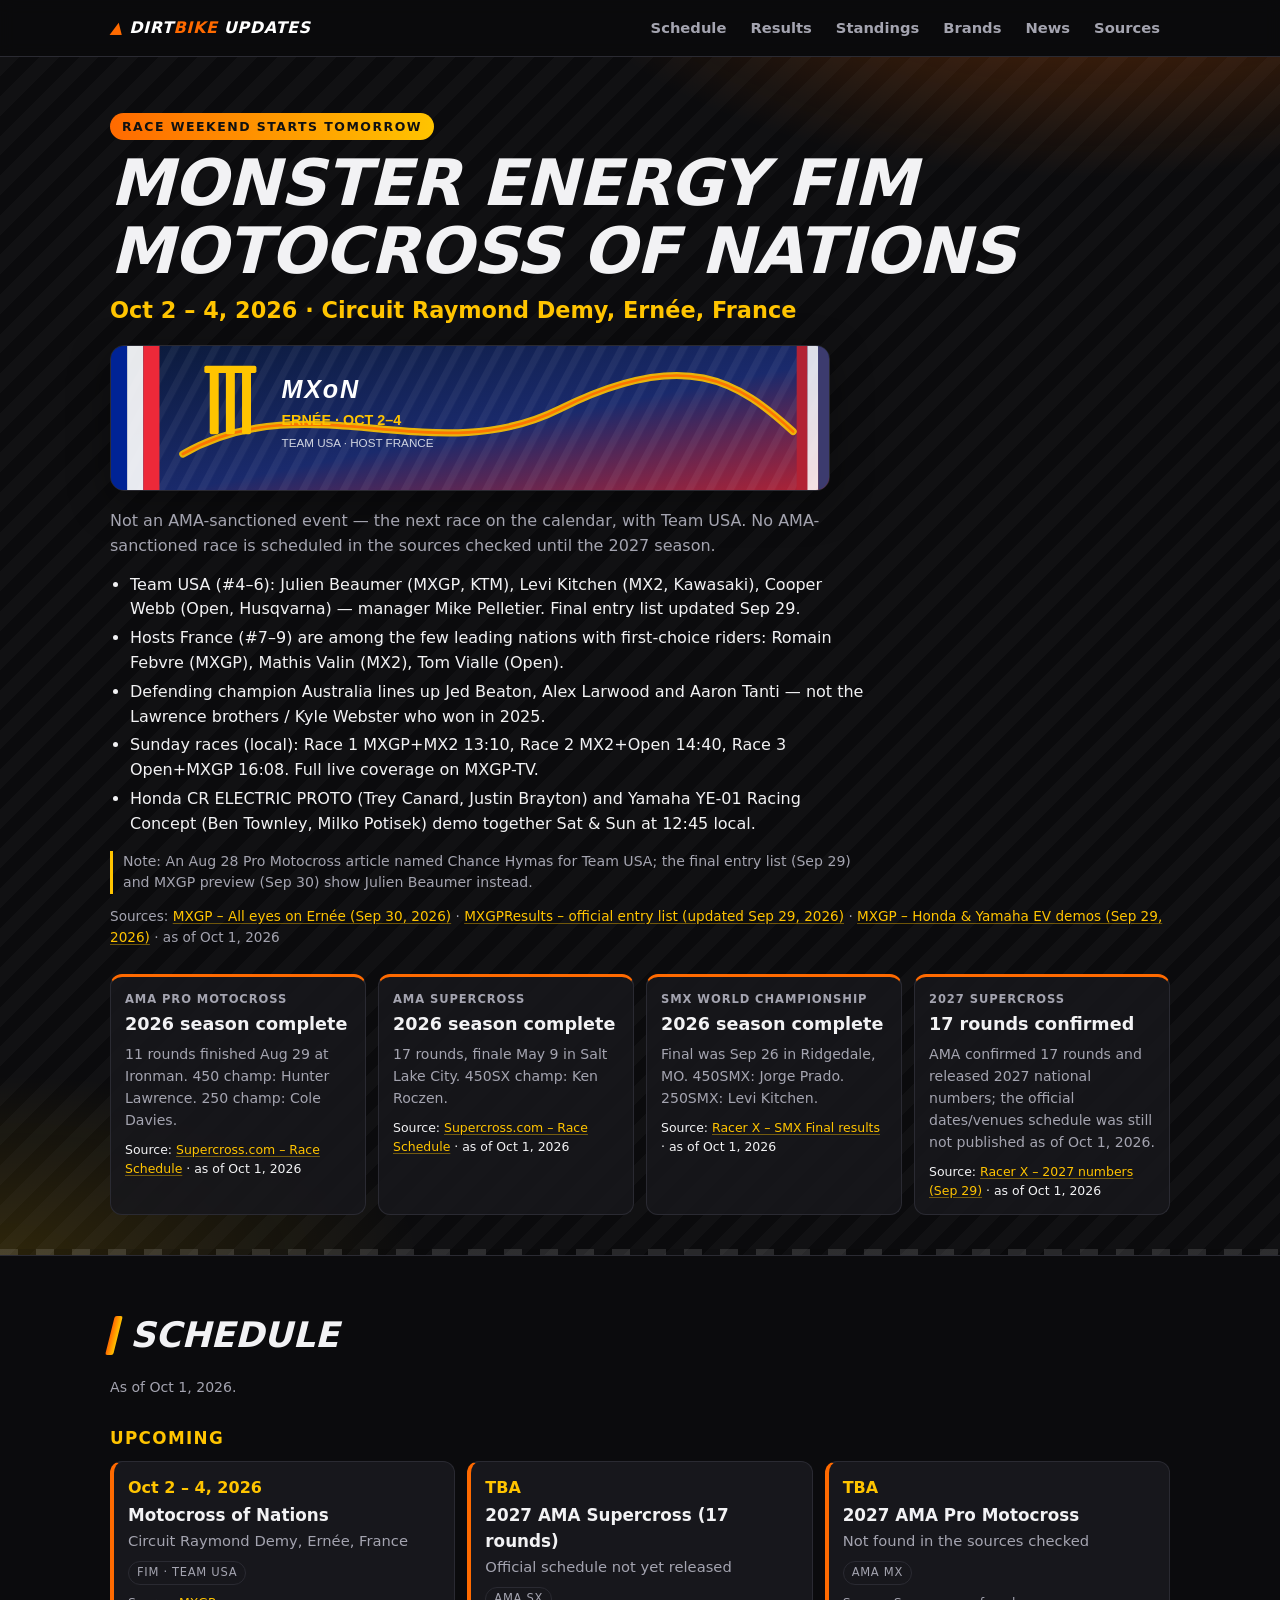
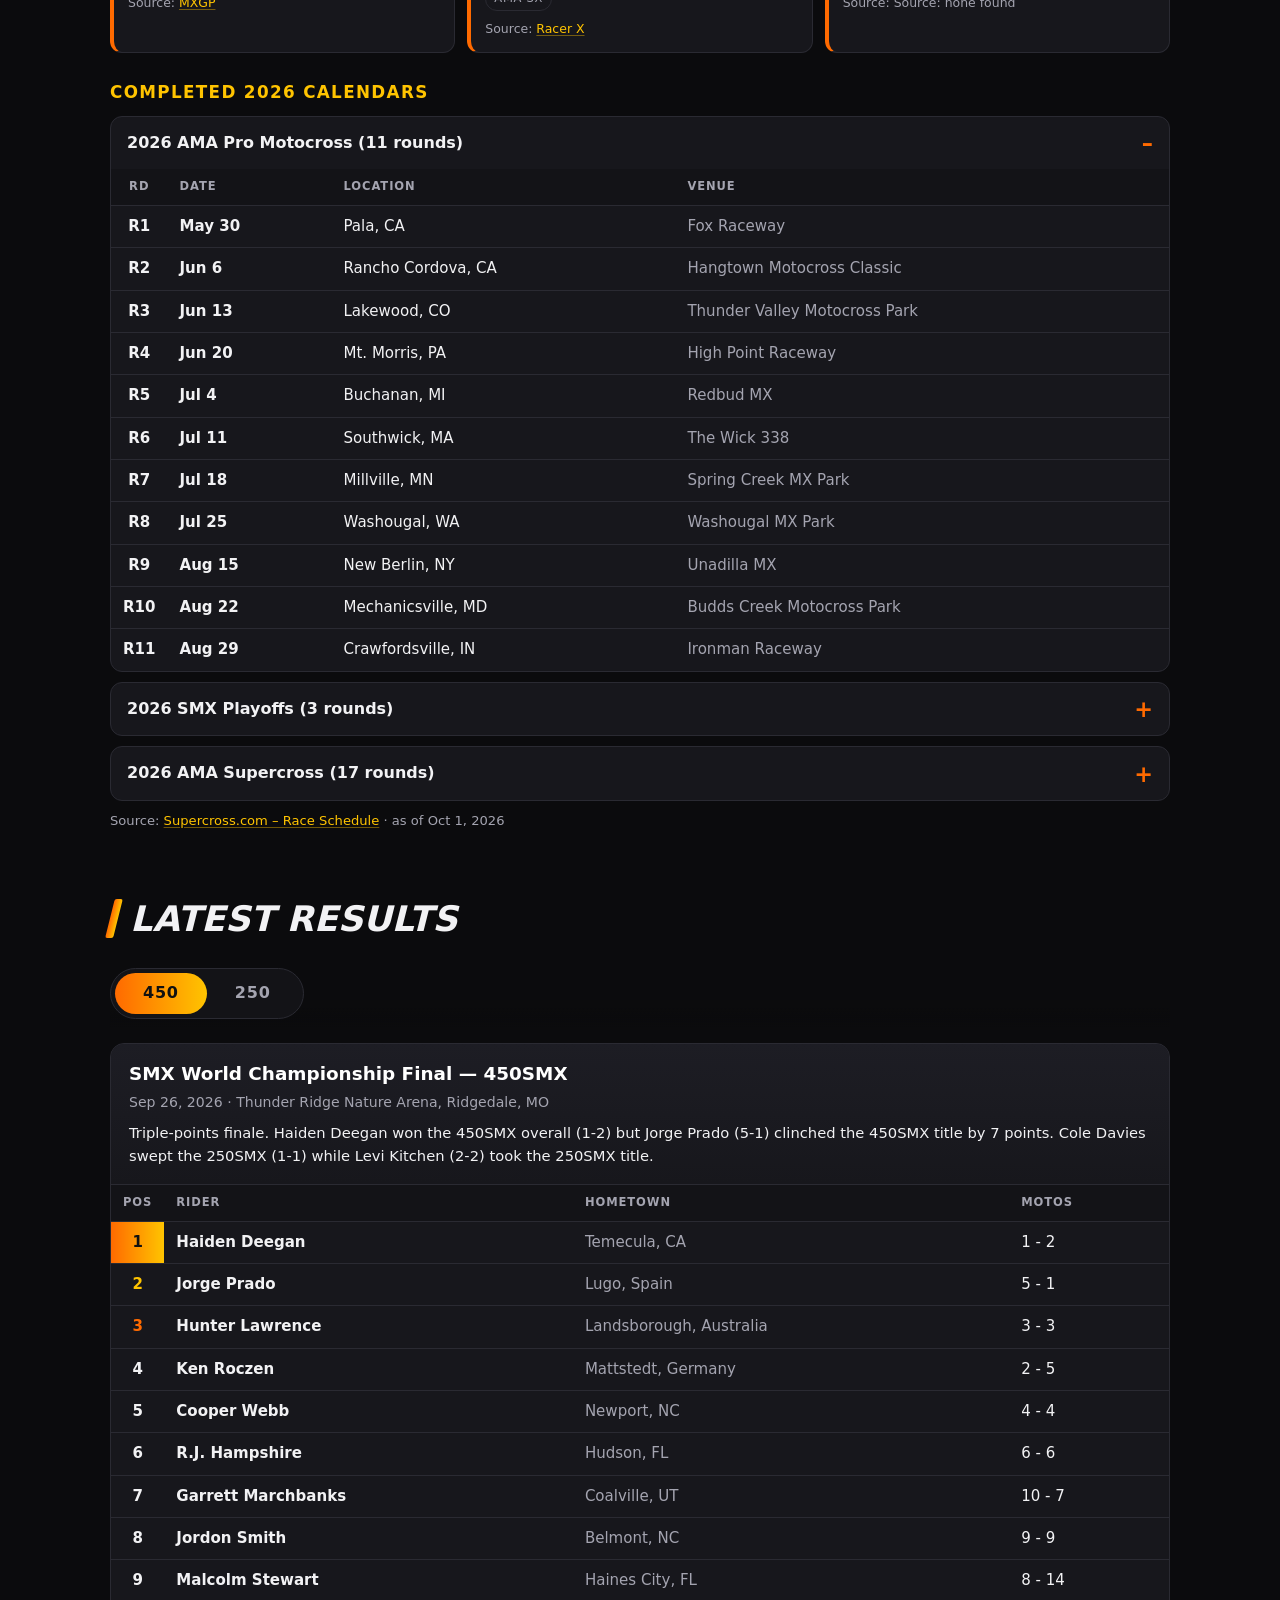
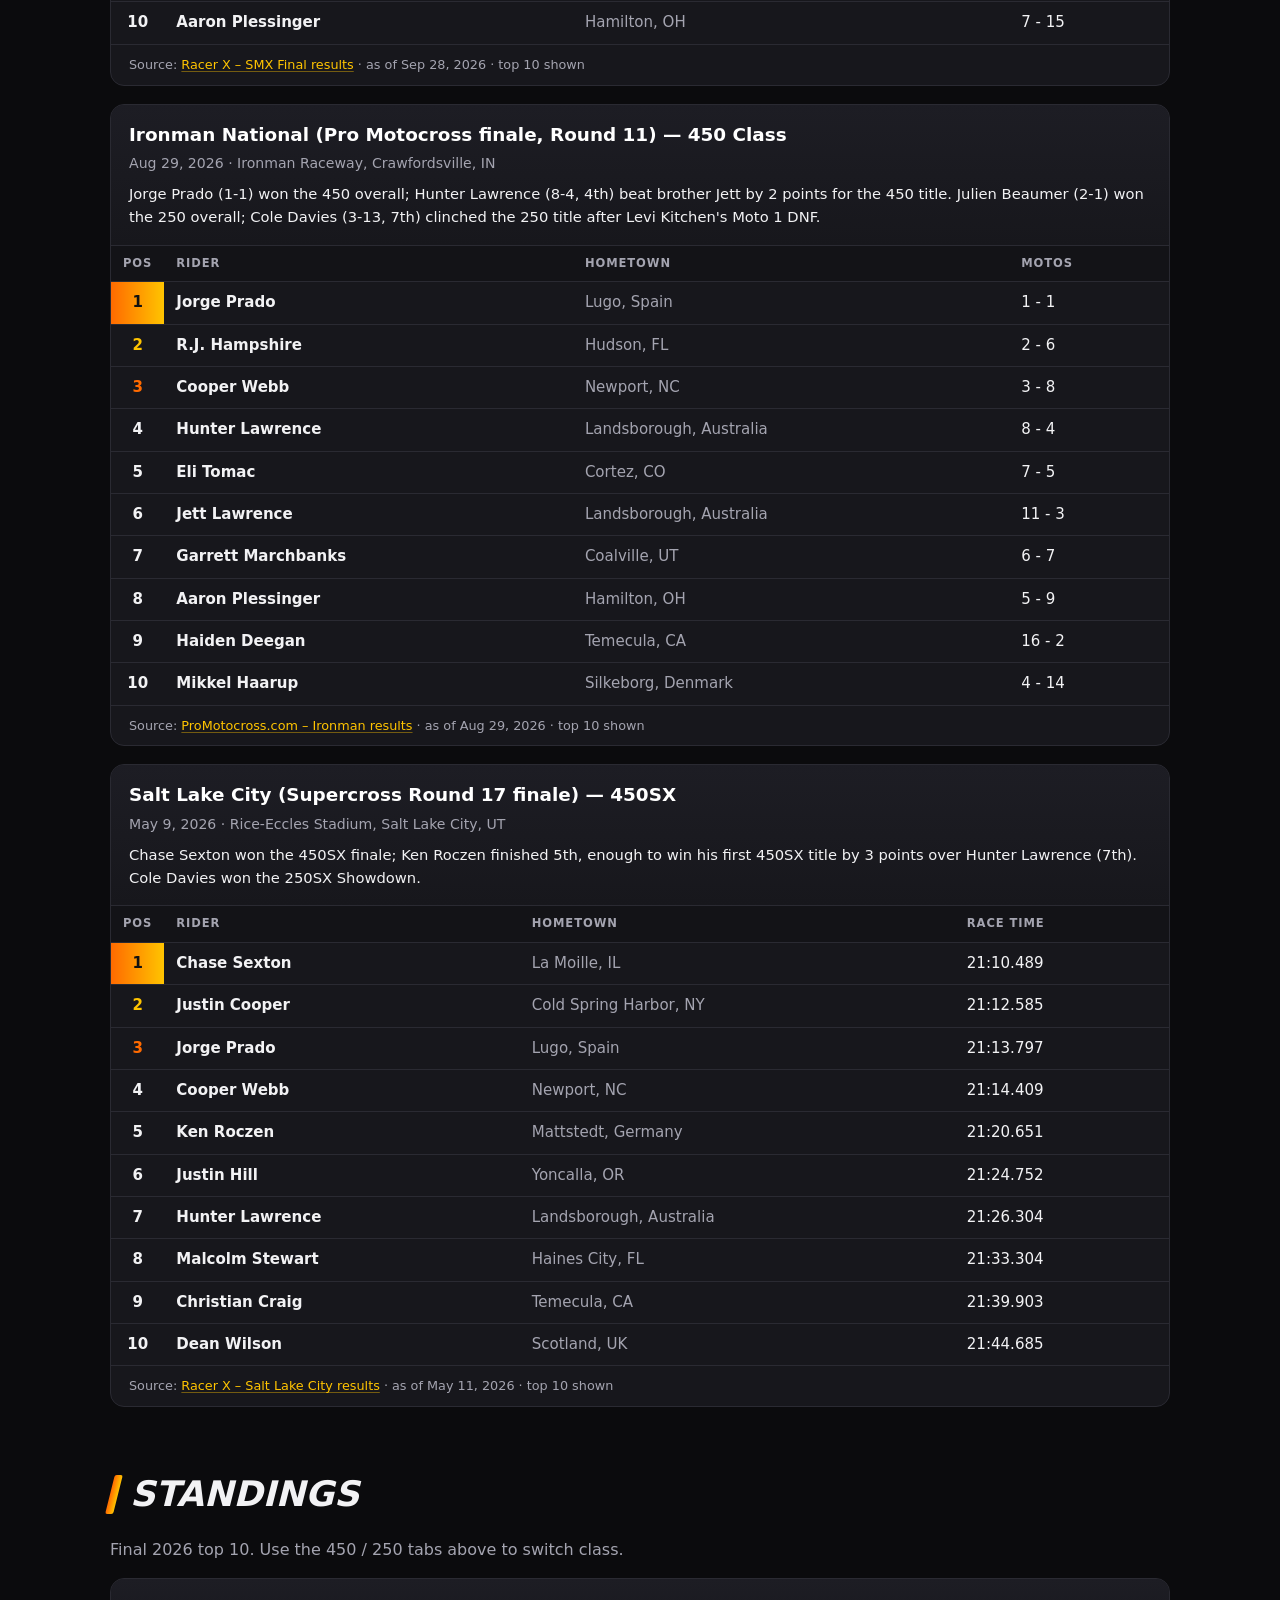
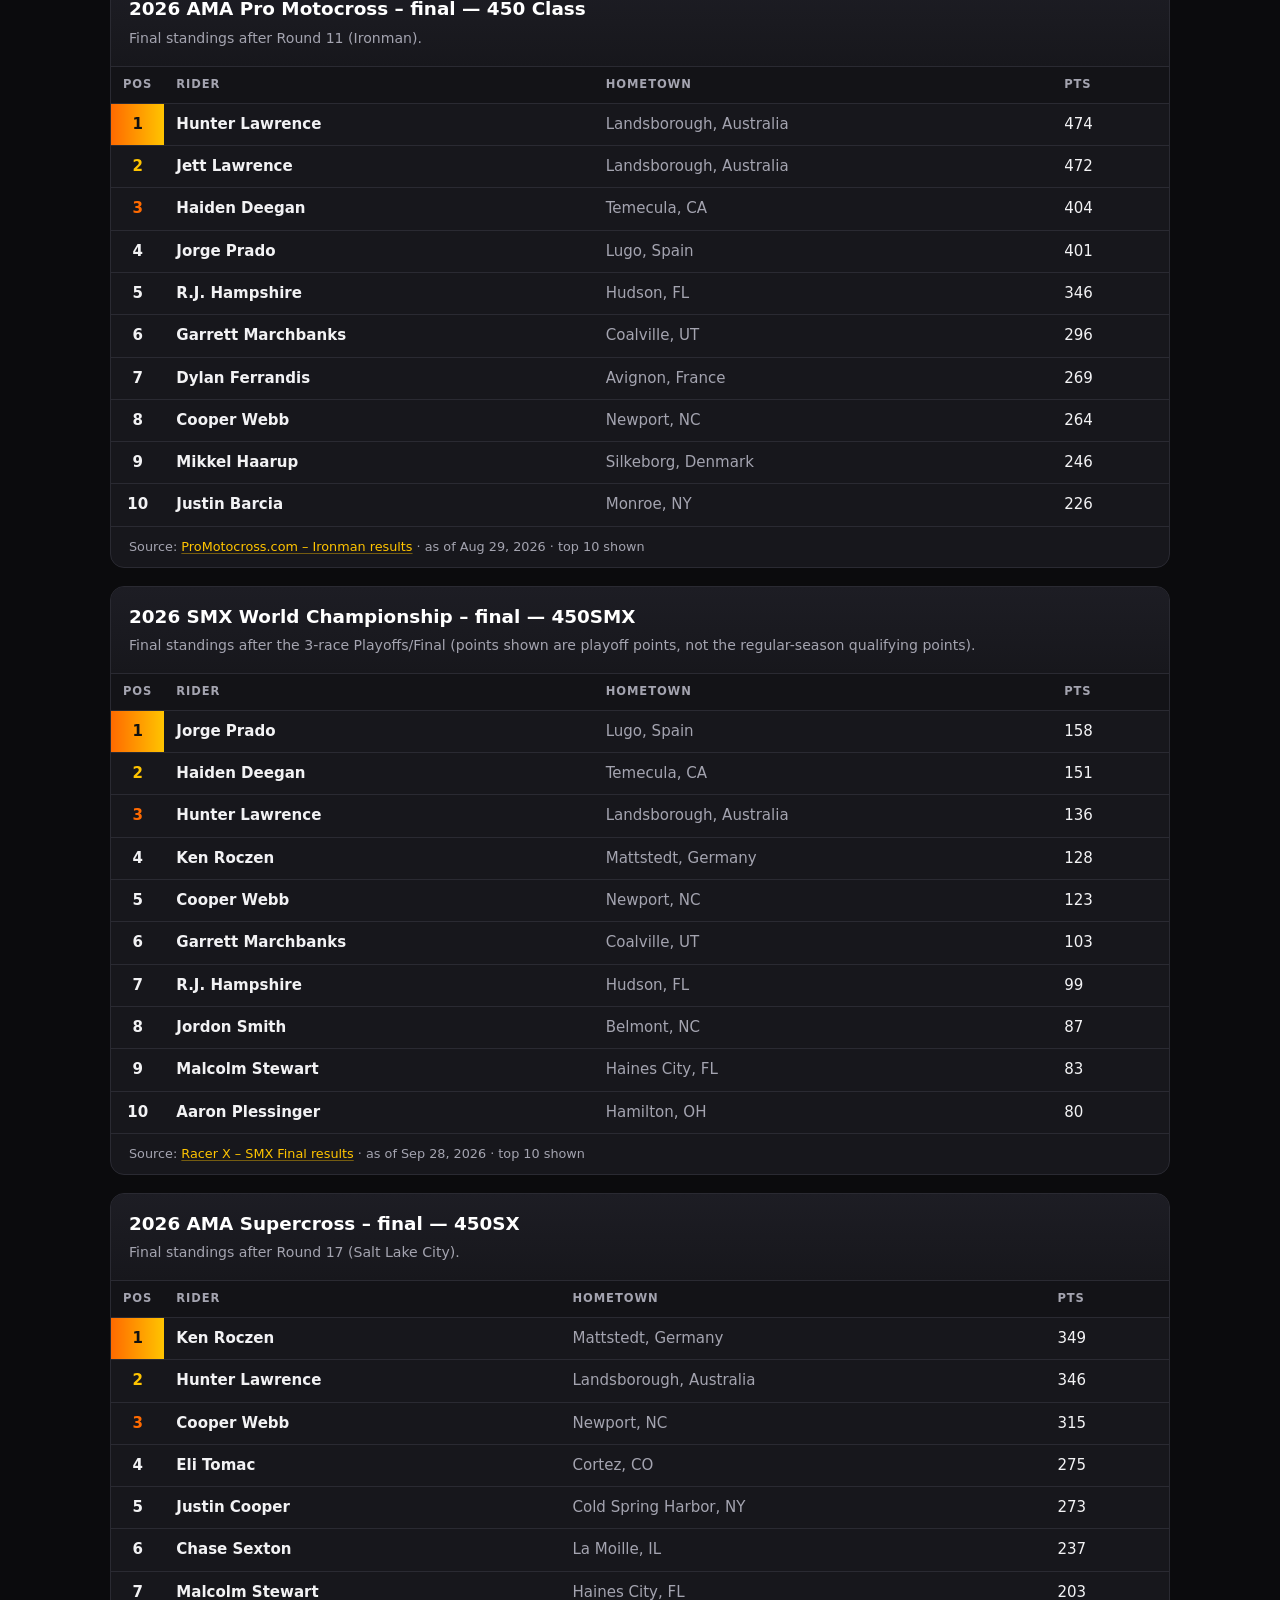
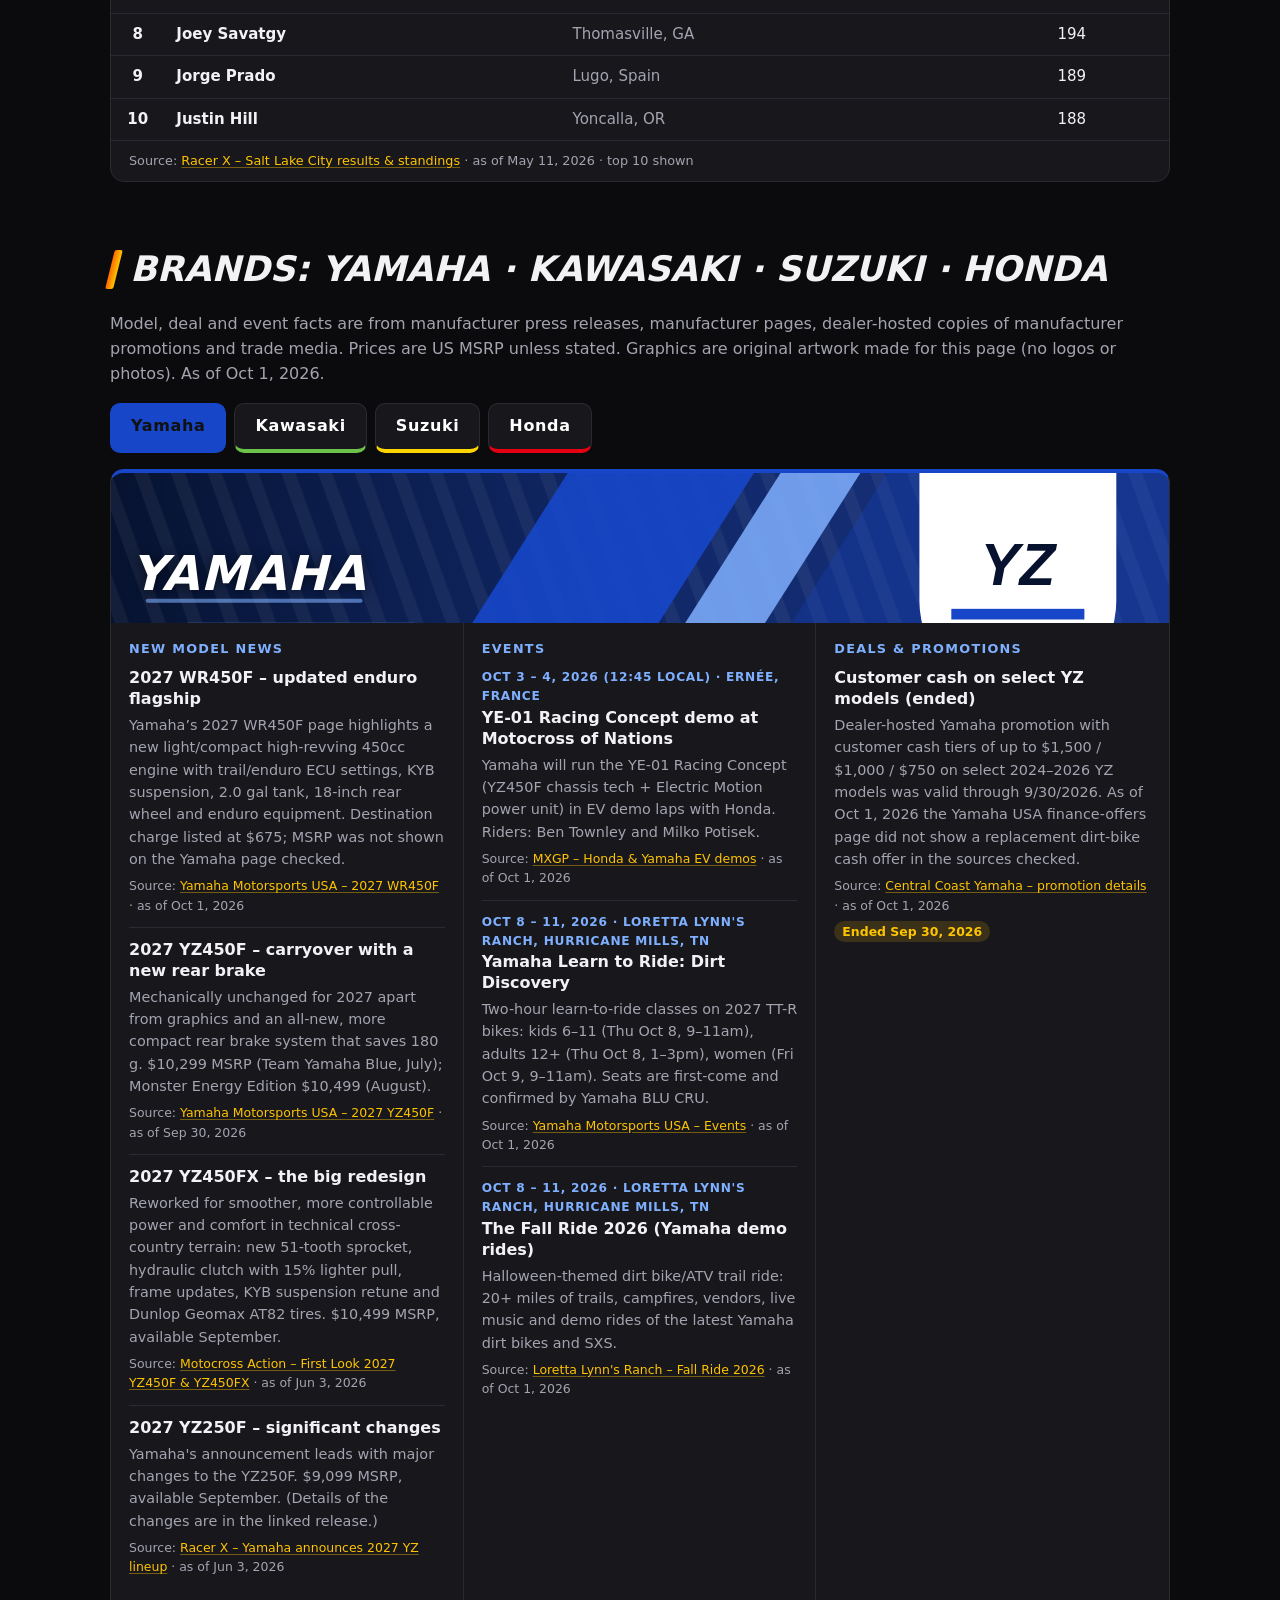
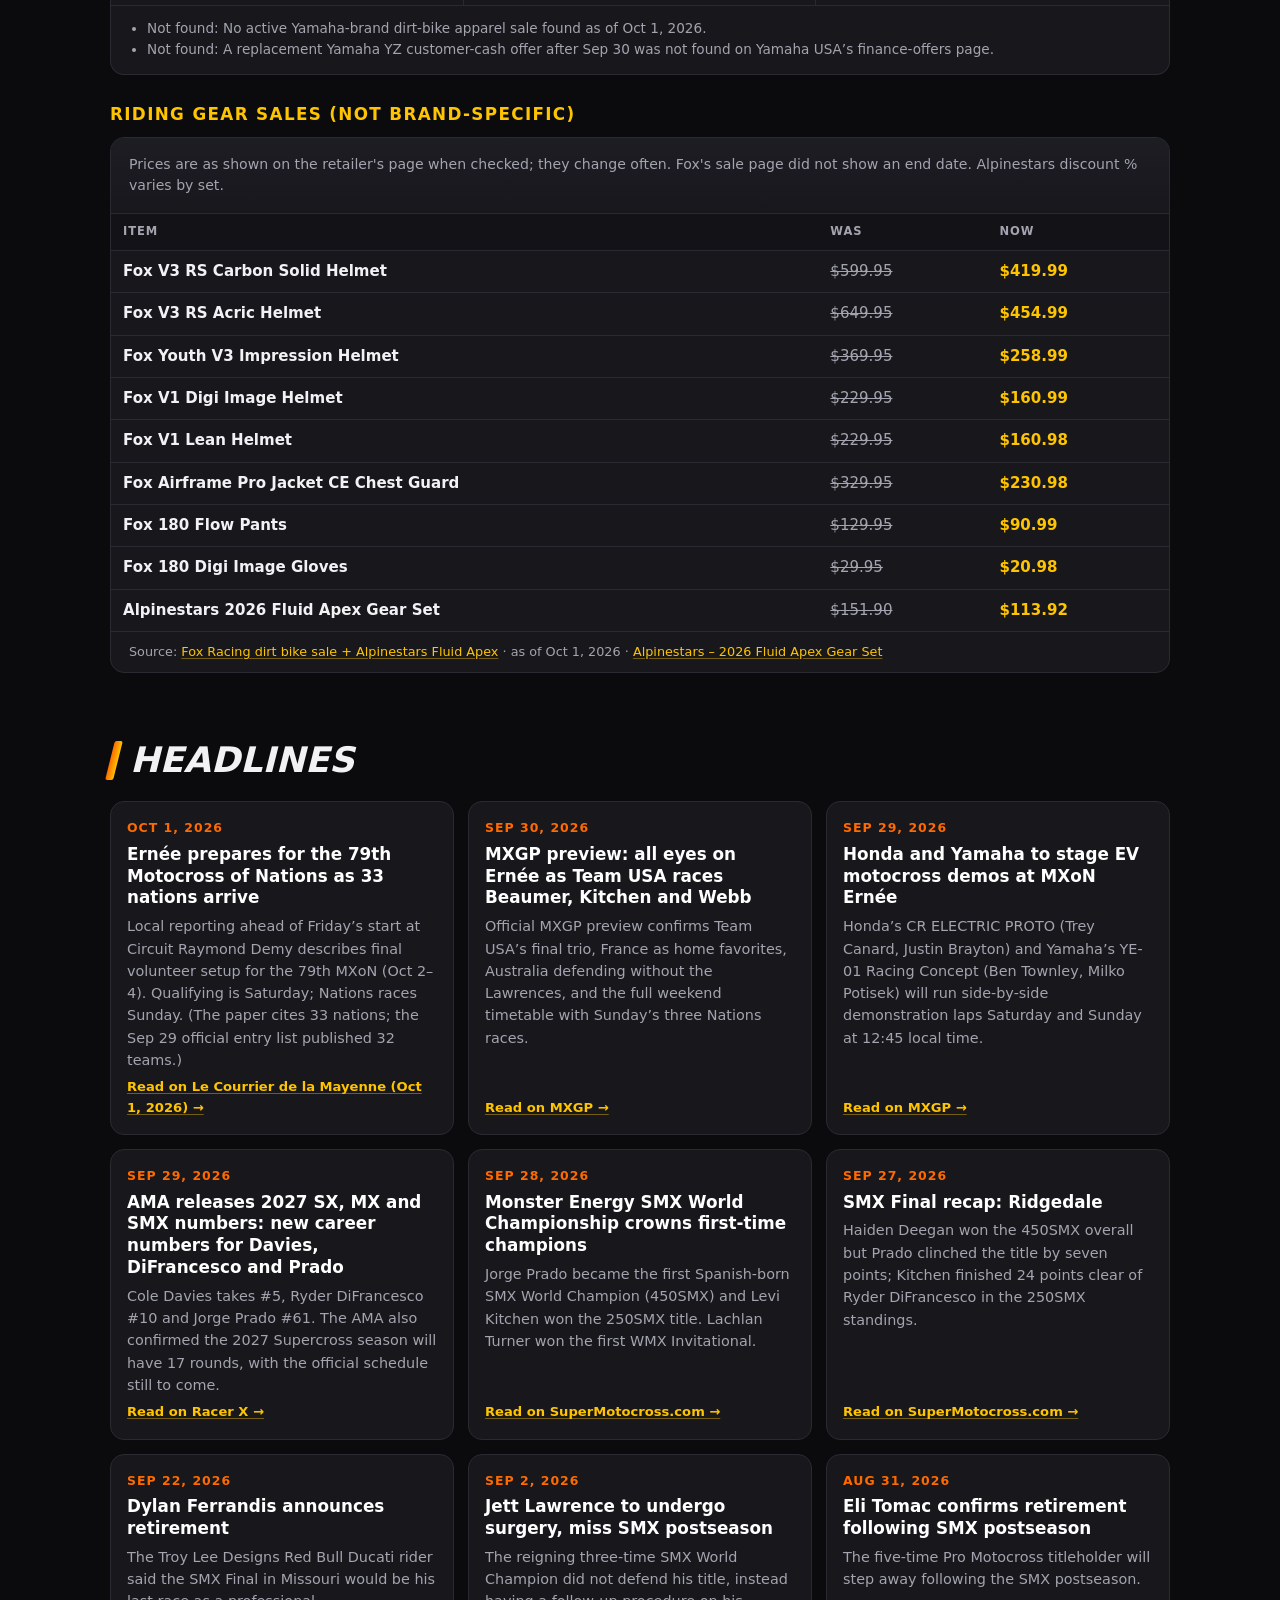
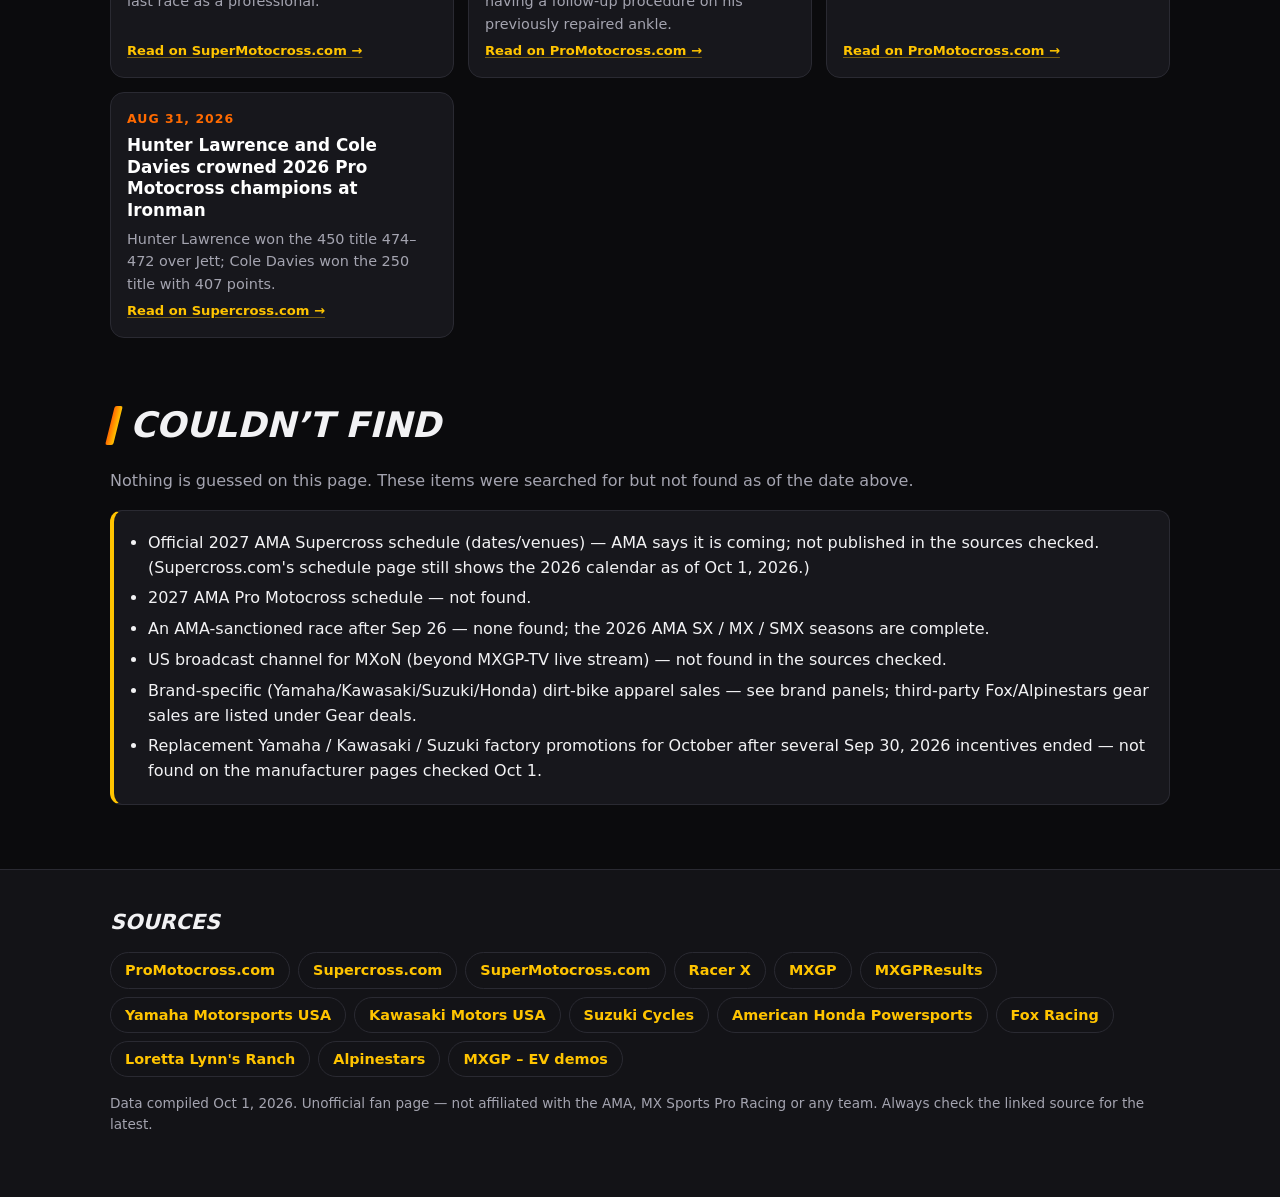
==== index.html @ a31c0692 "Initial dirt bike site" ====
<!DOCTYPE html>
<html lang="en">
<head>
<meta charset="utf-8">
<meta name="viewport" content="width=device-width, initial-scale=1">
<title>Dirt Bike Updates – AMA Motocross, Brands &amp; Deals</title>
<meta name="description" content="AMA Pro Motocross, Supercross and SMX season status, schedule, results, standings and headlines – with sources.">
<meta name="theme-color" content="#0b0b0d">
<link rel="stylesheet" href="styles.css">
</head>
<body>
<a class="skip" href="#main">Skip to content</a>
<header class="nav">
  <div class="wrap nav-in">
    <a class="brand" href="#top"><span class="brand-mark" aria-hidden="true">▲</span> Dirt<span>Bike</span> Updates</a>
    <nav aria-label="Sections">
      <a href="#schedule">Schedule</a>
      <a href="#results">Results</a>
      <a href="#standings">Standings</a>
      <a href="#brands">Brands</a>
      <a href="#news">News</a>
      <a href="#sources">Sources</a>
    </nav>
  </div>
</header>

<main id="main">
  <section class="hero" id="top">
    <div class="wrap">
      <p class="kicker" id="hero-kicker"></p>
      <h1 id="hero-title">Loading…</h1>
      <p class="hero-meta" id="hero-meta"></p>
      <div class="countdown" id="hero-countdown" aria-live="polite"></div>
      <p class="hero-note" id="hero-note"></p>
      <ul class="facts" id="hero-facts"></ul>
      <p class="caveat" id="hero-caveat"></p>
      <p class="src" id="hero-src"></p>
      <div class="status" id="status" aria-label="Season status"></div>
    </div>
  </section>

  <section id="schedule" class="wrap section">
    <h2><span class="bar"></span>Schedule</h2>
    <p class="asof" id="schedule-asof"></p>
    <h3>Upcoming</h3>
    <div class="upcoming" id="upcoming"></div>
    <h3>Completed 2026 calendars</h3>
    <div id="completed"></div>
  </section>

  <section id="results" class="wrap section">
    <h2><span class="bar"></span>Latest results</h2>
    <div class="controls">
      <div class="tabs" role="tablist" aria-label="Class" id="class-tabs">
        <button role="tab" class="tab" data-class="450" aria-selected="true">450</button>
        <button role="tab" class="tab" data-class="250" aria-selected="false">250</button>
      </div>
    </div>
    <div id="results-list" class="cards"></div>
  </section>

  <section id="standings" class="wrap section">
    <h2><span class="bar"></span>Standings</h2>
    <p class="muted">Final 2026 top 10. Use the 450 / 250 tabs above to switch class.</p>
    <div id="standings-list" class="cards"></div>
  </section>

  <section id="brands" class="wrap section">
    <h2><span class="bar"></span>Brands: Yamaha · Kawasaki · Suzuki · Honda</h2>
    <p class="muted" id="brands-note"></p>
    <div class="brand-tabs" role="tablist" aria-label="Brand" id="brand-tabs"></div>
    <div id="brand-panel"></div>
    <h3 id="gear-title">Gear deals</h3>
    <div id="gear-deals"></div>
  </section>

  <section id="news" class="wrap section">
    <h2><span class="bar"></span>Headlines</h2>
    <div id="news-list" class="news"></div>
  </section>

  <section class="wrap section">
    <h2><span class="bar"></span>Couldn’t find</h2>
    <p class="muted">Nothing is guessed on this page. These items were searched for but not found as of the date above.</p>
    <ul class="notfound" id="notfound"></ul>
  </section>
</main>

<footer id="sources" class="footer">
  <div class="wrap">
    <h2>Sources</h2>
    <ul class="srclist" id="sources-list"></ul>
    <p class="muted small">Data compiled <span id="generated"></span>. Unofficial fan page — not affiliated with the AMA, MX Sports Pro Racing or any team. Always check the linked source for the latest.</p>
  </div>
</footer>

<script src="app.js"></script>
</body>
</html>
---- styles.css ----
:root{
  --bg:#0b0b0d; --bg2:#131317; --card:#17171c; --line:#2a2a32;
  --text:#f2f2f4; --muted:#a4a4b0; --orange:#ff6a00; --yellow:#ffc400;
  --grad:linear-gradient(90deg,var(--orange),var(--yellow));
}
*{box-sizing:border-box}
html{scroll-behavior:smooth;scroll-padding-top:70px}
body{margin:0;background:var(--bg);color:var(--text);font:16px/1.55 system-ui,-apple-system,"Segoe UI",Roboto,Helvetica,Arial,sans-serif;-webkit-text-size-adjust:100%}
a{color:var(--yellow);text-decoration-color:rgba(255,196,0,.4);text-underline-offset:2px}
a:hover{color:#fff}
.wrap{max-width:1100px;margin:0 auto;padding:0 20px}
.skip{position:absolute;left:-999px}.skip:focus{left:10px;top:10px;background:#fff;color:#000;padding:8px;z-index:99}
.muted{color:var(--muted)}.small{font-size:.85rem}

.nav{position:sticky;top:0;z-index:20;background:rgba(11,11,13,.92);backdrop-filter:blur(8px);border-bottom:1px solid var(--line)}
.nav-in{display:flex;align-items:center;justify-content:space-between;gap:16px;min-height:56px}
.brand{font-weight:900;letter-spacing:.04em;text-transform:uppercase;color:#fff;text-decoration:none;white-space:nowrap;font-style:italic}
.brand span{color:var(--orange)}
.brand-mark{color:var(--yellow)}
.nav nav{display:flex;gap:4px;overflow-x:auto;scrollbar-width:none}
.nav nav::-webkit-scrollbar{display:none}
.nav nav a{color:var(--muted);text-decoration:none;padding:8px 10px;border-radius:8px;font-size:.92rem;font-weight:600;white-space:nowrap}
.nav nav a:hover{color:#fff;background:var(--bg2)}

.hero{position:relative;padding:56px 0 40px;overflow:hidden;
  background:
    repeating-linear-gradient(135deg,rgba(255,255,255,.025) 0 14px,transparent 14px 28px),
    radial-gradient(900px 400px at 85% -10%,rgba(255,106,0,.35),transparent 60%),
    radial-gradient(700px 300px at 0% 100%,rgba(255,196,0,.14),transparent 60%),var(--bg);
  border-bottom:1px solid var(--line)}
.hero::after{content:"";position:absolute;left:0;right:0;bottom:0;height:6px;background:repeating-linear-gradient(90deg,#fff 0 18px,#000 18px 36px);opacity:.12}
.kicker{display:inline-block;margin:0 0 10px;padding:4px 12px;border-radius:99px;background:var(--grad);color:#111;font-weight:800;font-size:.78rem;letter-spacing:.12em;text-transform:uppercase}
h1{margin:0 0 8px;font-size:clamp(2rem,6.5vw,4rem);line-height:1.05;font-weight:900;font-style:italic;text-transform:uppercase;letter-spacing:-.01em}
.hero-meta{font-size:clamp(1.05rem,2.6vw,1.4rem);font-weight:700;color:var(--yellow);margin:0 0 18px}
.countdown{display:inline-block;margin-bottom:16px;padding:10px 16px;border:1px solid var(--orange);border-radius:12px;background:rgba(255,106,0,.1);font-weight:800;font-size:1.05rem}
.countdown b{color:var(--orange);font-size:1.6rem;margin-right:4px}
.hero-note{max-width:760px;color:var(--muted);margin:0 0 14px}
.facts{max-width:760px;margin:0 0 14px;padding-left:20px}
.facts li{margin:4px 0}
.caveat{max-width:760px;font-size:.88rem;color:var(--muted);border-left:3px solid var(--yellow);padding-left:10px;margin:0 0 12px}
.src{font-size:.85rem;color:var(--muted);margin:0 0 26px}

.status{display:grid;grid-template-columns:repeat(auto-fit,minmax(230px,1fr));gap:12px}
.stat{background:rgba(23,23,28,.85);border:1px solid var(--line);border-top:3px solid var(--orange);border-radius:12px;padding:14px}
.stat small{display:block;color:var(--muted);text-transform:uppercase;letter-spacing:.08em;font-size:.72rem;font-weight:700}
.stat strong{display:block;font-size:1.1rem;margin:2px 0 6px}
.stat p{margin:0 0 8px;font-size:.88rem;color:var(--muted)}
.stat .s{font-size:.78rem}

.section{padding-top:52px;padding-bottom:8px}
h2{font-size:clamp(1.5rem,4vw,2.2rem);font-weight:900;font-style:italic;text-transform:uppercase;margin:0 0 14px;display:flex;align-items:center;gap:12px}
.bar{display:inline-block;width:8px;height:1.1em;background:var(--grad);transform:skewX(-14deg);border-radius:2px}
h3{font-size:1.05rem;margin:26px 0 10px;color:var(--yellow);text-transform:uppercase;letter-spacing:.08em}
.asof{color:var(--muted);font-size:.88rem;margin:0}

.upcoming{display:grid;grid-template-columns:repeat(auto-fit,minmax(260px,1fr));gap:12px}
.up{background:var(--card);border:1px solid var(--line);border-left:4px solid var(--orange);border-radius:12px;padding:14px}
.up .d{font-weight:800;color:var(--yellow)}
.up .e{font-weight:700;font-size:1.05rem;margin:2px 0}
.up .p{color:var(--muted);font-size:.92rem}
.tag{display:inline-block;margin-top:8px;padding:2px 8px;border-radius:99px;border:1px solid var(--line);font-size:.72rem;color:var(--muted);text-transform:uppercase;letter-spacing:.06em}
.up .s{display:block;margin-top:8px;font-size:.78rem;color:var(--muted)}

details{background:var(--card);border:1px solid var(--line);border-radius:12px;margin:10px 0;overflow:hidden}
summary{cursor:pointer;padding:14px 16px;font-weight:700;list-style:none;display:flex;justify-content:space-between;align-items:center;gap:10px}
summary::-webkit-details-marker{display:none}
summary::after{content:"+";color:var(--orange);font-size:1.4rem;line-height:1}
details[open] summary::after{content:"–"}
.sched-src{font-size:.82rem;color:var(--muted);margin:10px 0 0}

.table-scroll{overflow-x:auto;-webkit-overflow-scrolling:touch}
table{width:100%;border-collapse:collapse;font-size:.94rem}
th,td{text-align:left;padding:9px 12px;border-top:1px solid var(--line);white-space:nowrap}
th{font-size:.72rem;text-transform:uppercase;letter-spacing:.08em;color:var(--muted);background:var(--bg2);border-top:0}
td.pos,th.pos{width:48px;text-align:center;font-weight:800}
td.r{font-weight:700}
td.num{font-variant-numeric:tabular-nums}
tr.p1 td.pos{color:#111;background:var(--grad)}
tr.p2 td.pos{color:var(--yellow)}tr.p3 td.pos{color:var(--orange)}
tbody tr:hover{background:rgba(255,255,255,.03)}
td.hm{color:var(--muted)}

.controls{margin:0 0 16px;position:sticky;top:56px;z-index:10;padding:8px 0;background:linear-gradient(var(--bg) 70%,transparent)}
.tabs{display:inline-flex;background:var(--bg2);border:1px solid var(--line);border-radius:99px;padding:4px}
.tab{appearance:none;border:0;background:transparent;color:var(--muted);font:inherit;font-weight:800;padding:8px 28px;border-radius:99px;cursor:pointer;letter-spacing:.05em}
.tab[aria-selected="true"]{background:var(--grad);color:#111}
.tab:focus-visible{outline:2px solid #fff;outline-offset:2px}

.cards{display:grid;gap:18px}
.card{background:var(--card);border:1px solid var(--line);border-radius:14px;overflow:hidden}
.card-h{padding:16px 18px;border-bottom:1px solid var(--line);background:linear-gradient(180deg,#1d1d24,var(--card))}
.card-h h3{margin:0 0 4px;color:#fff;font-size:1.15rem;text-transform:none;letter-spacing:0}
.card-h .m{color:var(--muted);font-size:.88rem}
.card-h .sum{margin:8px 0 0;font-size:.92rem}
.card-f{padding:10px 18px;font-size:.8rem;color:var(--muted);border-top:1px solid var(--line)}
.card h4{margin:0;padding:12px 18px 0;color:var(--yellow);text-transform:uppercase;letter-spacing:.08em;font-size:.8rem}

.news{display:grid;grid-template-columns:repeat(auto-fill,minmax(300px,1fr));gap:14px}
.n{background:var(--card);border:1px solid var(--line);border-radius:14px;padding:16px;display:flex;flex-direction:column;gap:6px;transition:border-color .15s,transform .15s}
.n:hover{border-color:var(--orange);transform:translateY(-2px)}
.n time{font-size:.78rem;color:var(--orange);font-weight:800;text-transform:uppercase;letter-spacing:.08em}
.n h3{margin:0;color:#fff;text-transform:none;letter-spacing:0;font-size:1.05rem;line-height:1.3}
.n p{margin:0;color:var(--muted);font-size:.9rem;flex:1}
.n .s{font-size:.82rem;font-weight:700}

.notfound{background:var(--card);border:1px solid var(--line);border-left:4px solid var(--yellow);border-radius:12px;padding:14px 14px 14px 34px;margin:0}
.notfound li{margin:6px 0}

.footer{margin-top:56px;padding:36px 0 48px;background:var(--bg2);border-top:1px solid var(--line)}
.footer h2{font-size:1.3rem}
.srclist{display:flex;flex-wrap:wrap;gap:8px;list-style:none;padding:0;margin:0 0 16px}
.srclist a{display:inline-block;padding:6px 14px;border:1px solid var(--line);border-radius:99px;text-decoration:none;font-weight:600;font-size:.9rem}
.srclist a:hover{border-color:var(--orange)}

@media (max-width:640px){
  .wrap{padding:0 16px}
  .hero{padding:36px 0 28px}
  .brand{font-size:.95rem}
  .section{padding-top:40px}
  th,td{padding:8px 9px;font-size:.88rem}
  .col-hm{display:none}
  .news{grid-template-columns:1fr}
  .controls{top:56px}
}
@media (prefers-reduced-motion:reduce){html{scroll-behavior:auto}.n{transition:none}}

/* ---------- Brands ---------- */
.brand-tabs{display:flex;flex-wrap:wrap;gap:8px;margin:14px 0 16px}
.btab{appearance:none;cursor:pointer;font:inherit;font-weight:800;letter-spacing:.04em;color:#fff;background:var(--card);border:1px solid var(--line);border-bottom:4px solid var(--bc);border-radius:10px;padding:10px 20px}
.btab[aria-selected="true"]{background:var(--bc);color:#111;border-color:var(--bc)}
.btab:focus-visible{outline:2px solid #fff;outline-offset:2px}
.bpanel{background:var(--card);border:1px solid var(--line);border-top:4px solid var(--bc);border-radius:14px;overflow:hidden}
.banner{position:relative;height:150px;overflow:hidden}
.banner img{width:100%;height:100%;object-fit:cover;display:block}
.banner-t{position:absolute;left:20px;bottom:12px}
.banner-t span{font-weight:900;font-style:italic;text-transform:uppercase;font-size:clamp(1.8rem,6vw,3rem);color:#fff;text-shadow:0 2px 12px rgba(0,0,0,.6);letter-spacing:.02em}
.bgrid{display:grid;grid-template-columns:repeat(3,1fr);gap:0}
.grp{padding:16px 18px;border-right:1px solid var(--line)}
.grp:last-child{border-right:0}
.grp h4{margin:0 0 10px;color:var(--ba);text-transform:uppercase;letter-spacing:.1em;font-size:.8rem}
.it{padding:12px 0;border-top:1px solid var(--line)}
.it:first-of-type{border-top:0;padding-top:0}
.it h5{margin:0 0 4px;font-size:1rem;line-height:1.3}
.it p{margin:0 0 6px;color:var(--muted);font-size:.9rem}
.it-meta{font-size:.76rem;font-weight:800;color:var(--ba);text-transform:uppercase;letter-spacing:.06em;margin-bottom:2px}
.it-src{font-size:.78rem;color:var(--muted);display:flex;flex-wrap:wrap;gap:6px 10px;align-items:center}
.pill{padding:1px 8px;border-radius:99px;background:rgba(255,196,0,.15);color:var(--yellow);font-weight:700}
.empty{color:var(--muted);font-size:.9rem;font-style:italic;margin:0}
.nf{margin:0;padding:12px 18px 14px 36px;border-top:1px solid var(--line);color:var(--muted);font-size:.85rem}
td.was{color:var(--muted);text-decoration:line-through}
td.now{color:var(--yellow);font-weight:800}
@media (max-width:900px){.bgrid{grid-template-columns:1fr}.grp{border-right:0;border-bottom:1px solid var(--line)}.grp:last-child{border-bottom:0}}
@media (max-width:640px){.banner{height:110px}.btab{flex:1 1 40%;padding:10px}}

.hero-graphic{display:block;width:min(100%,720px);height:auto;margin:0 0 18px;border-radius:14px;border:1px solid var(--line);box-shadow:0 12px 40px rgba(0,0,0,.35)}
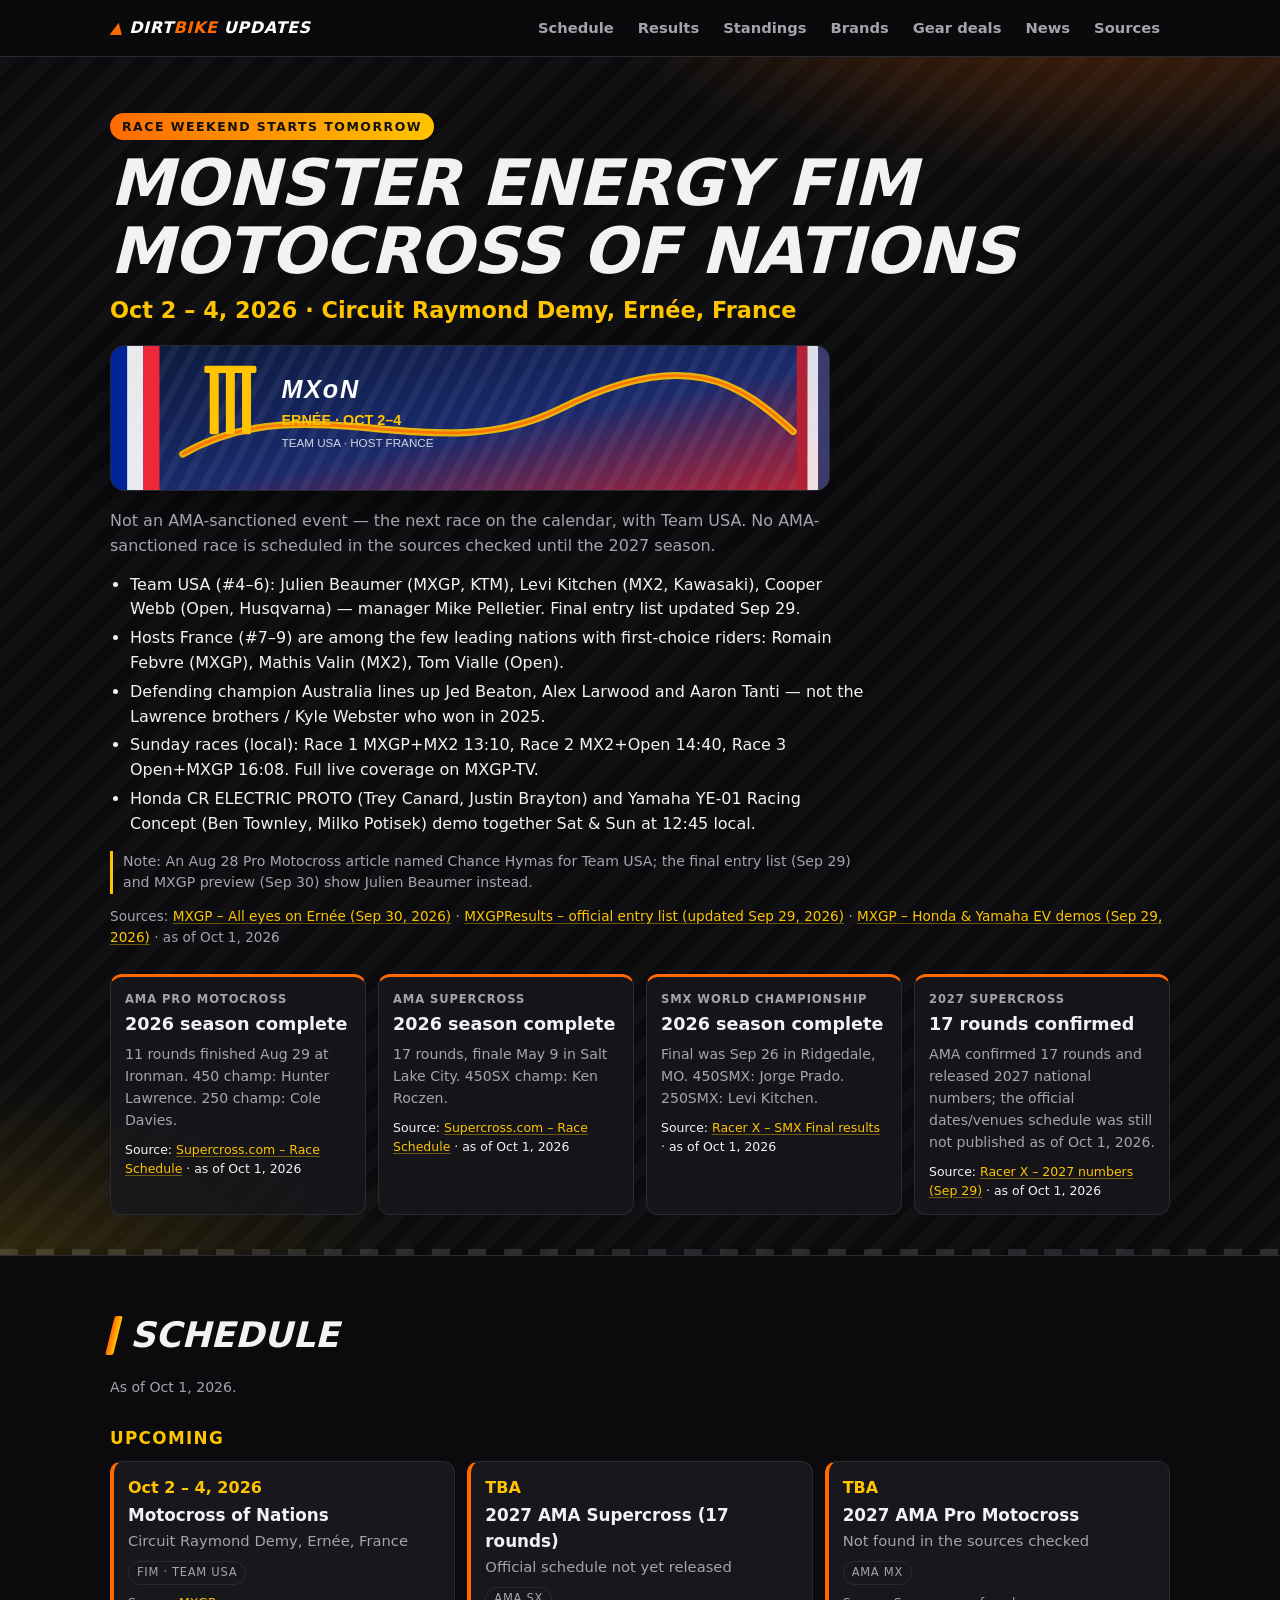
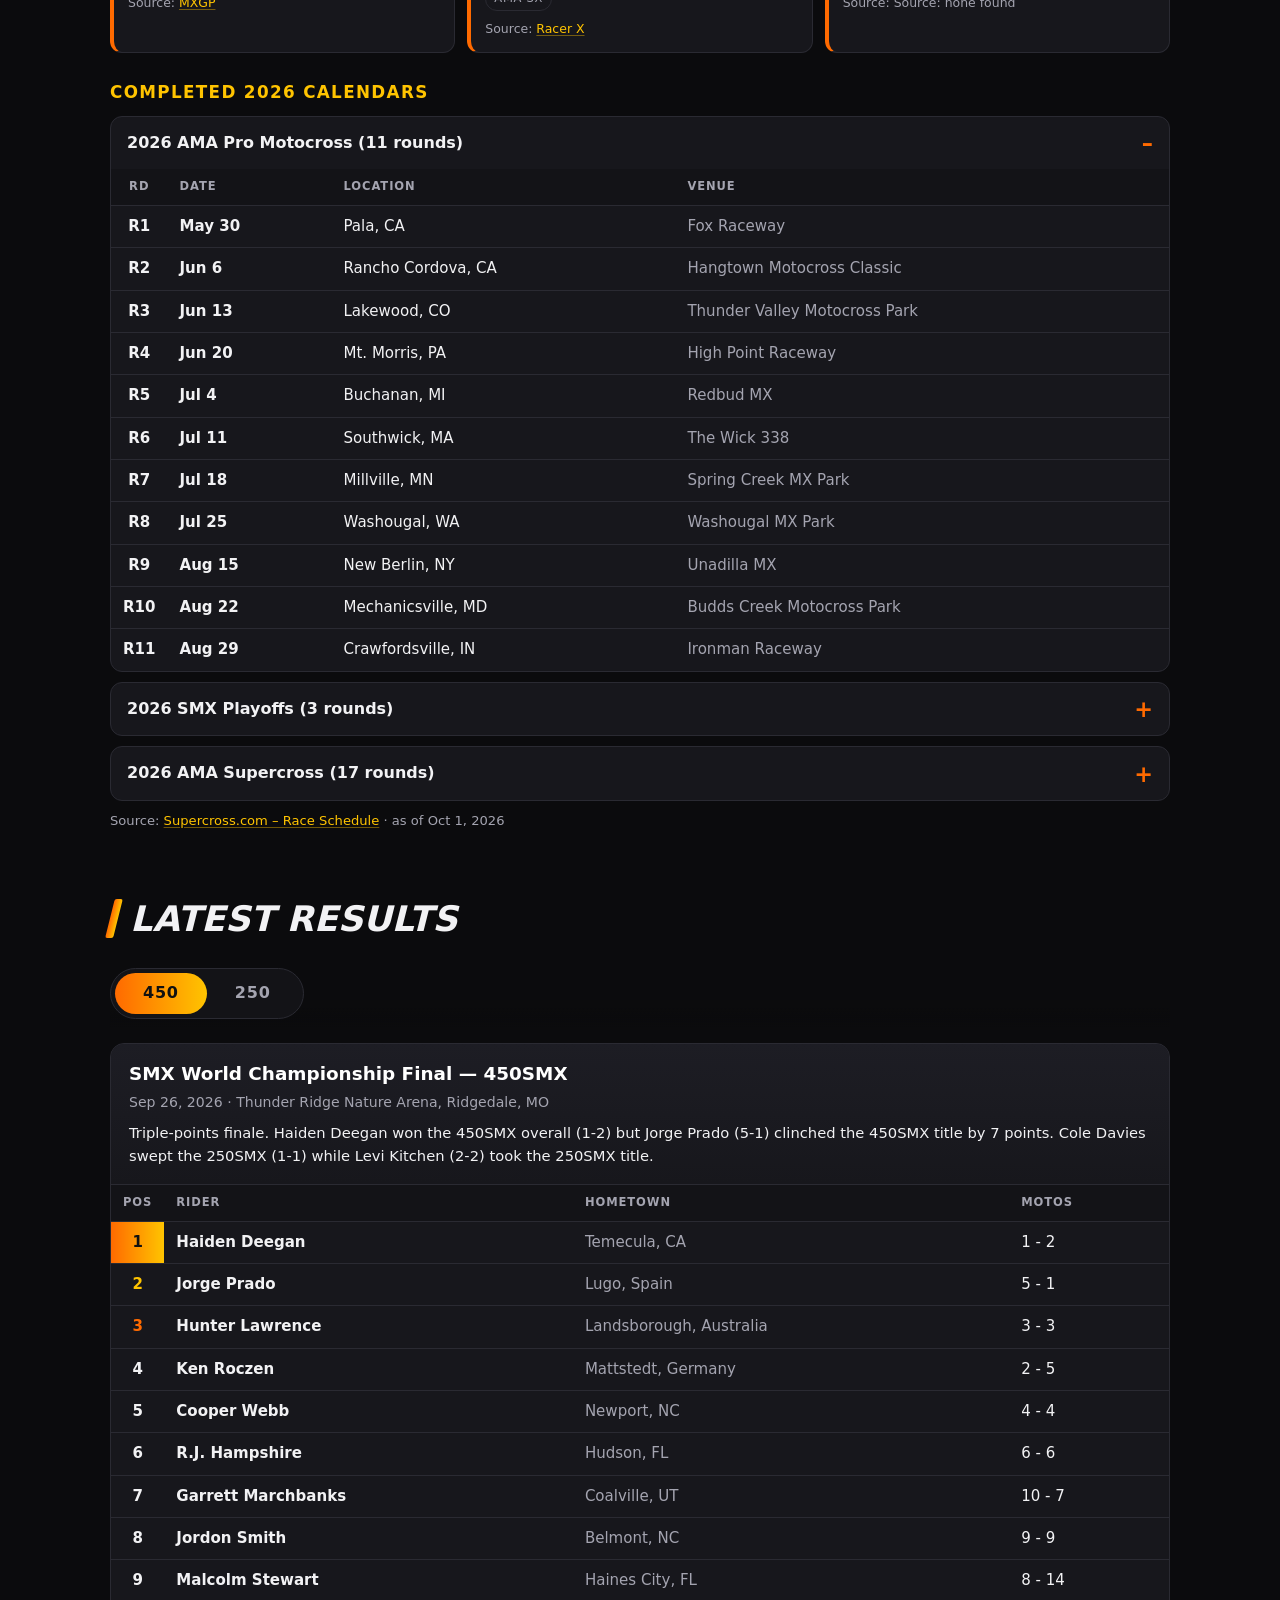
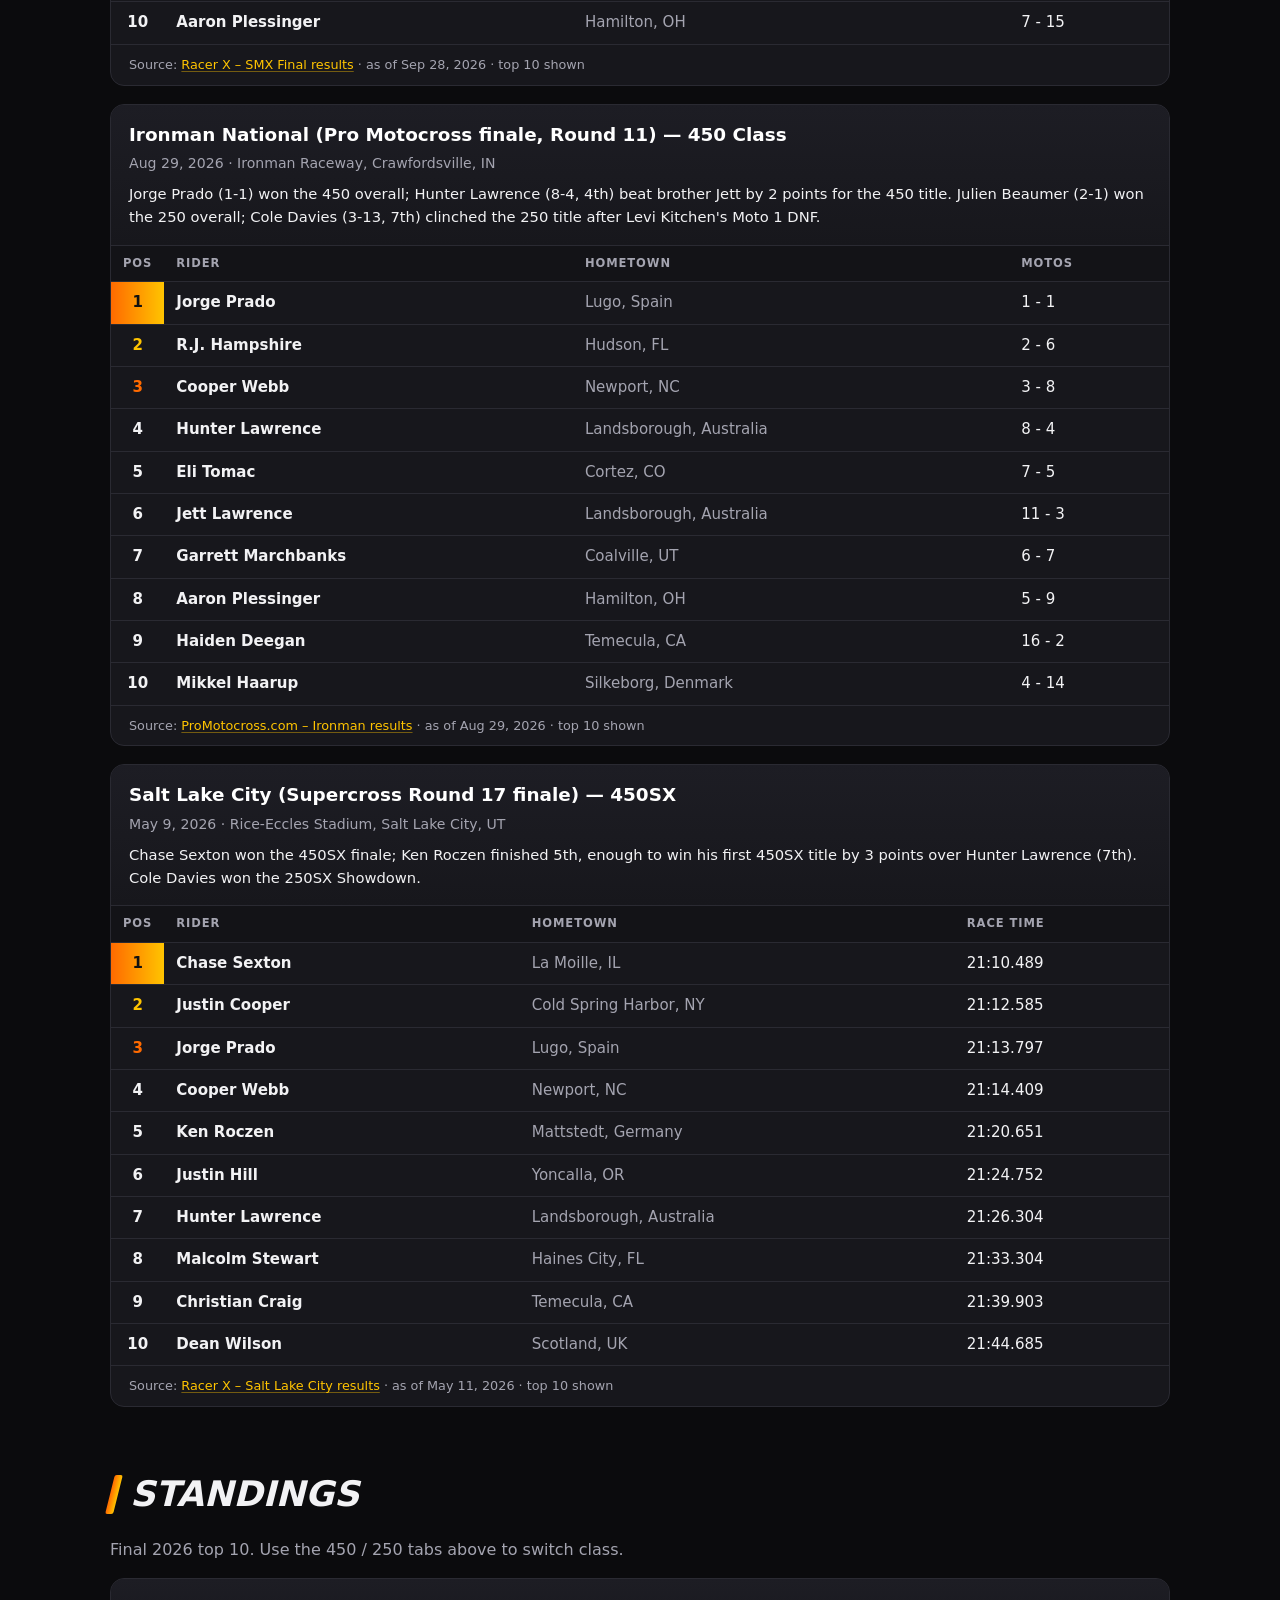
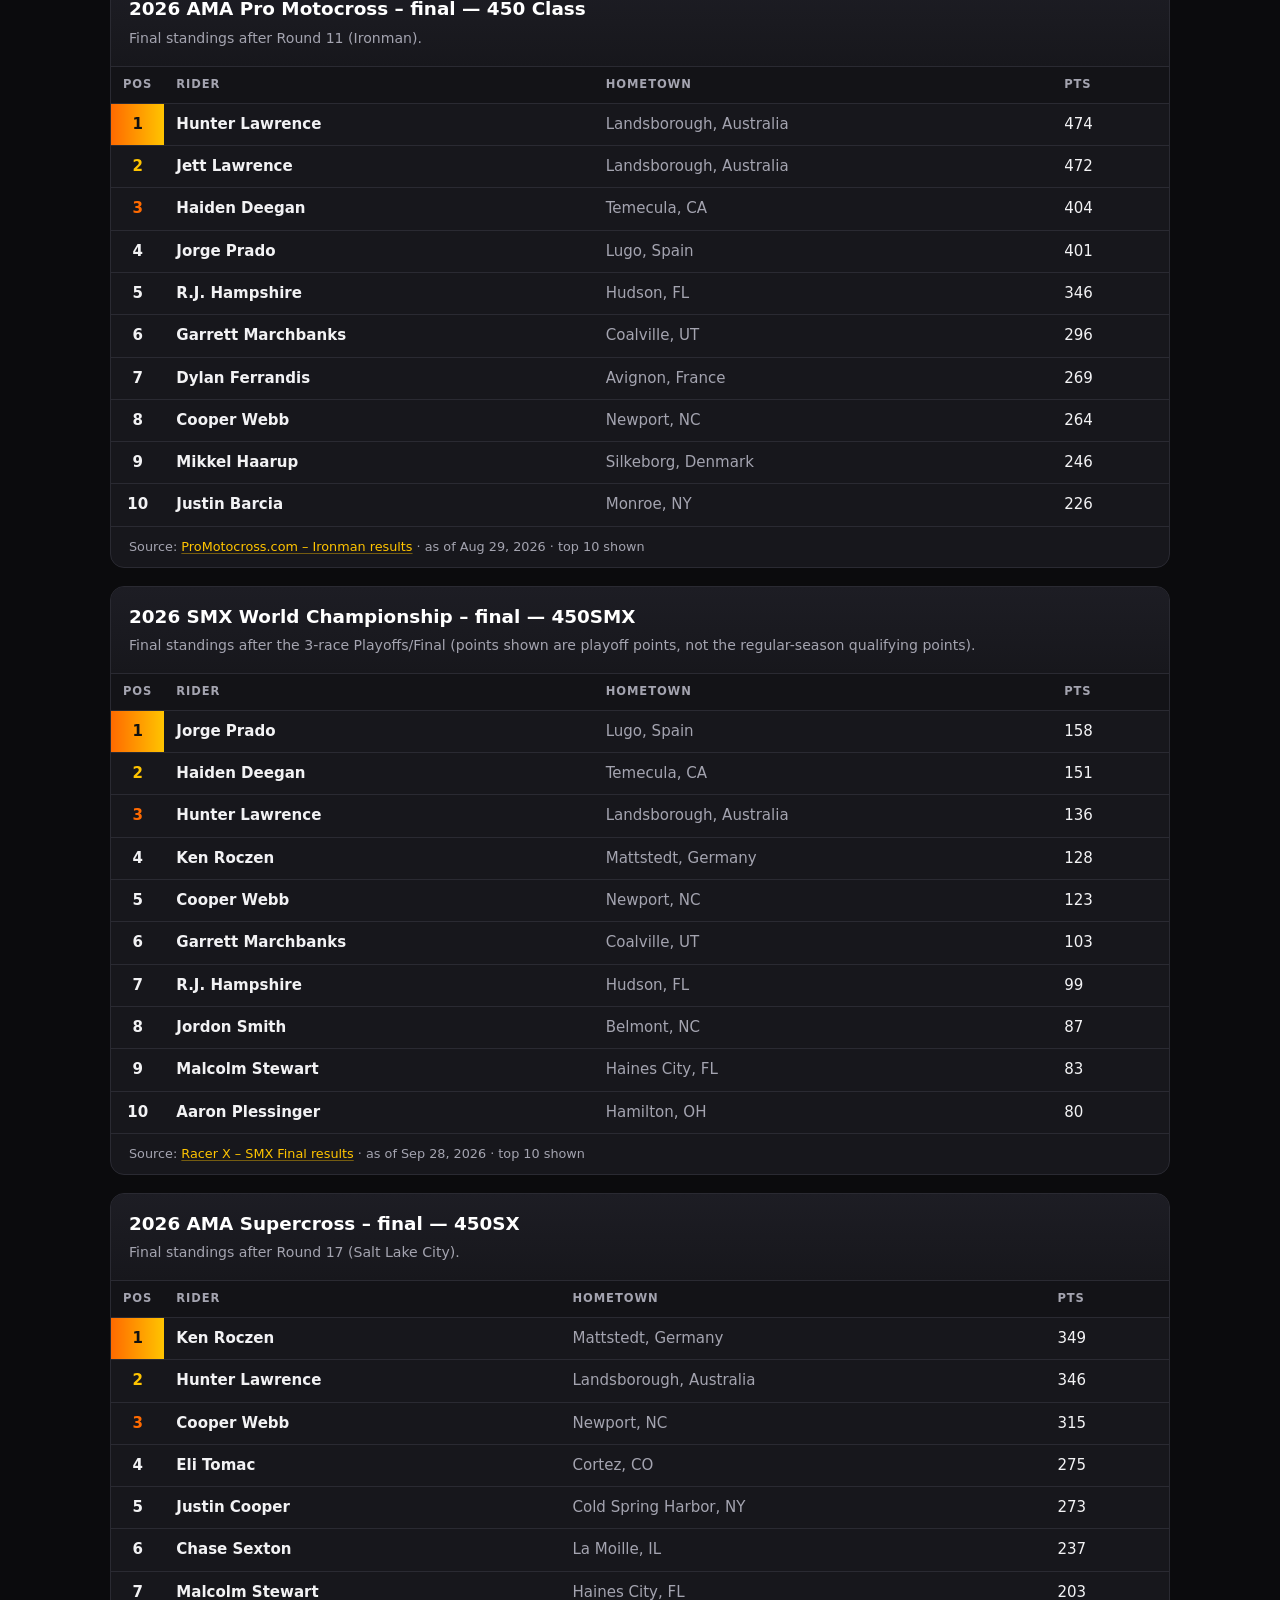
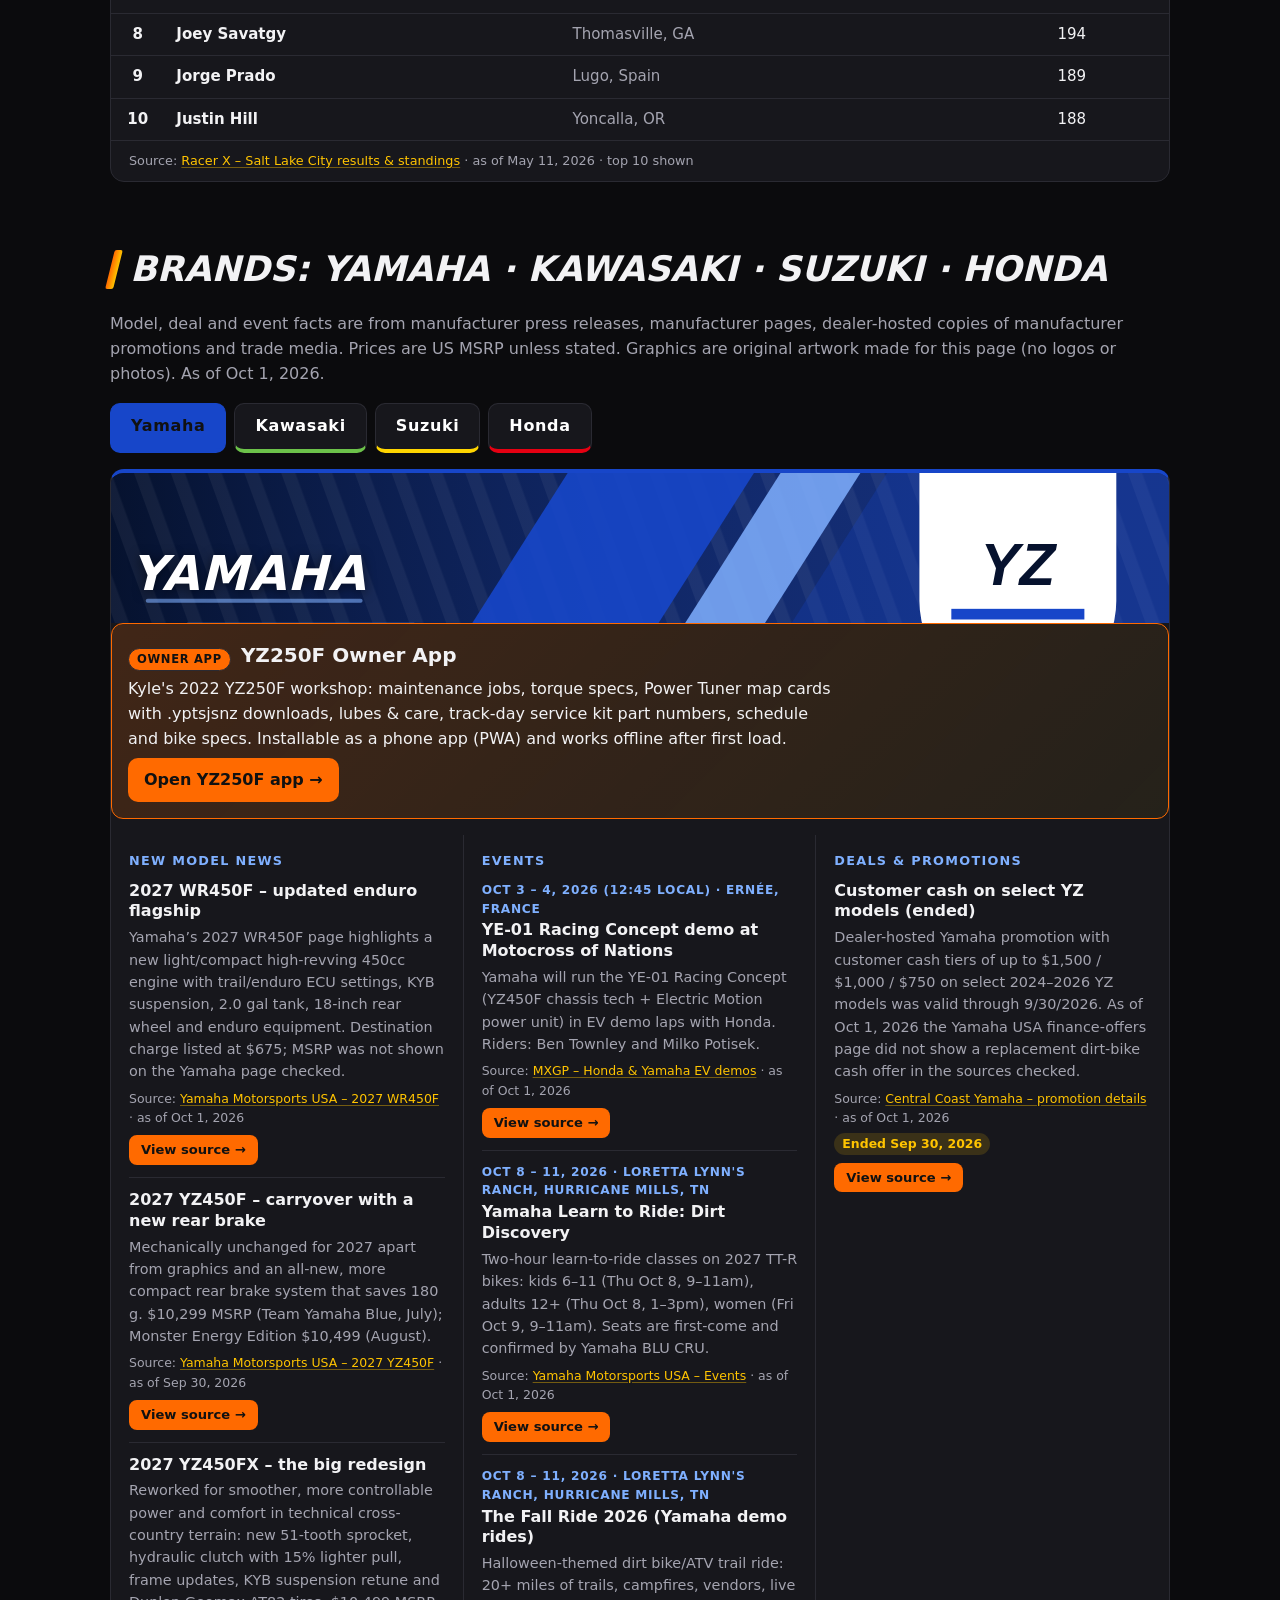
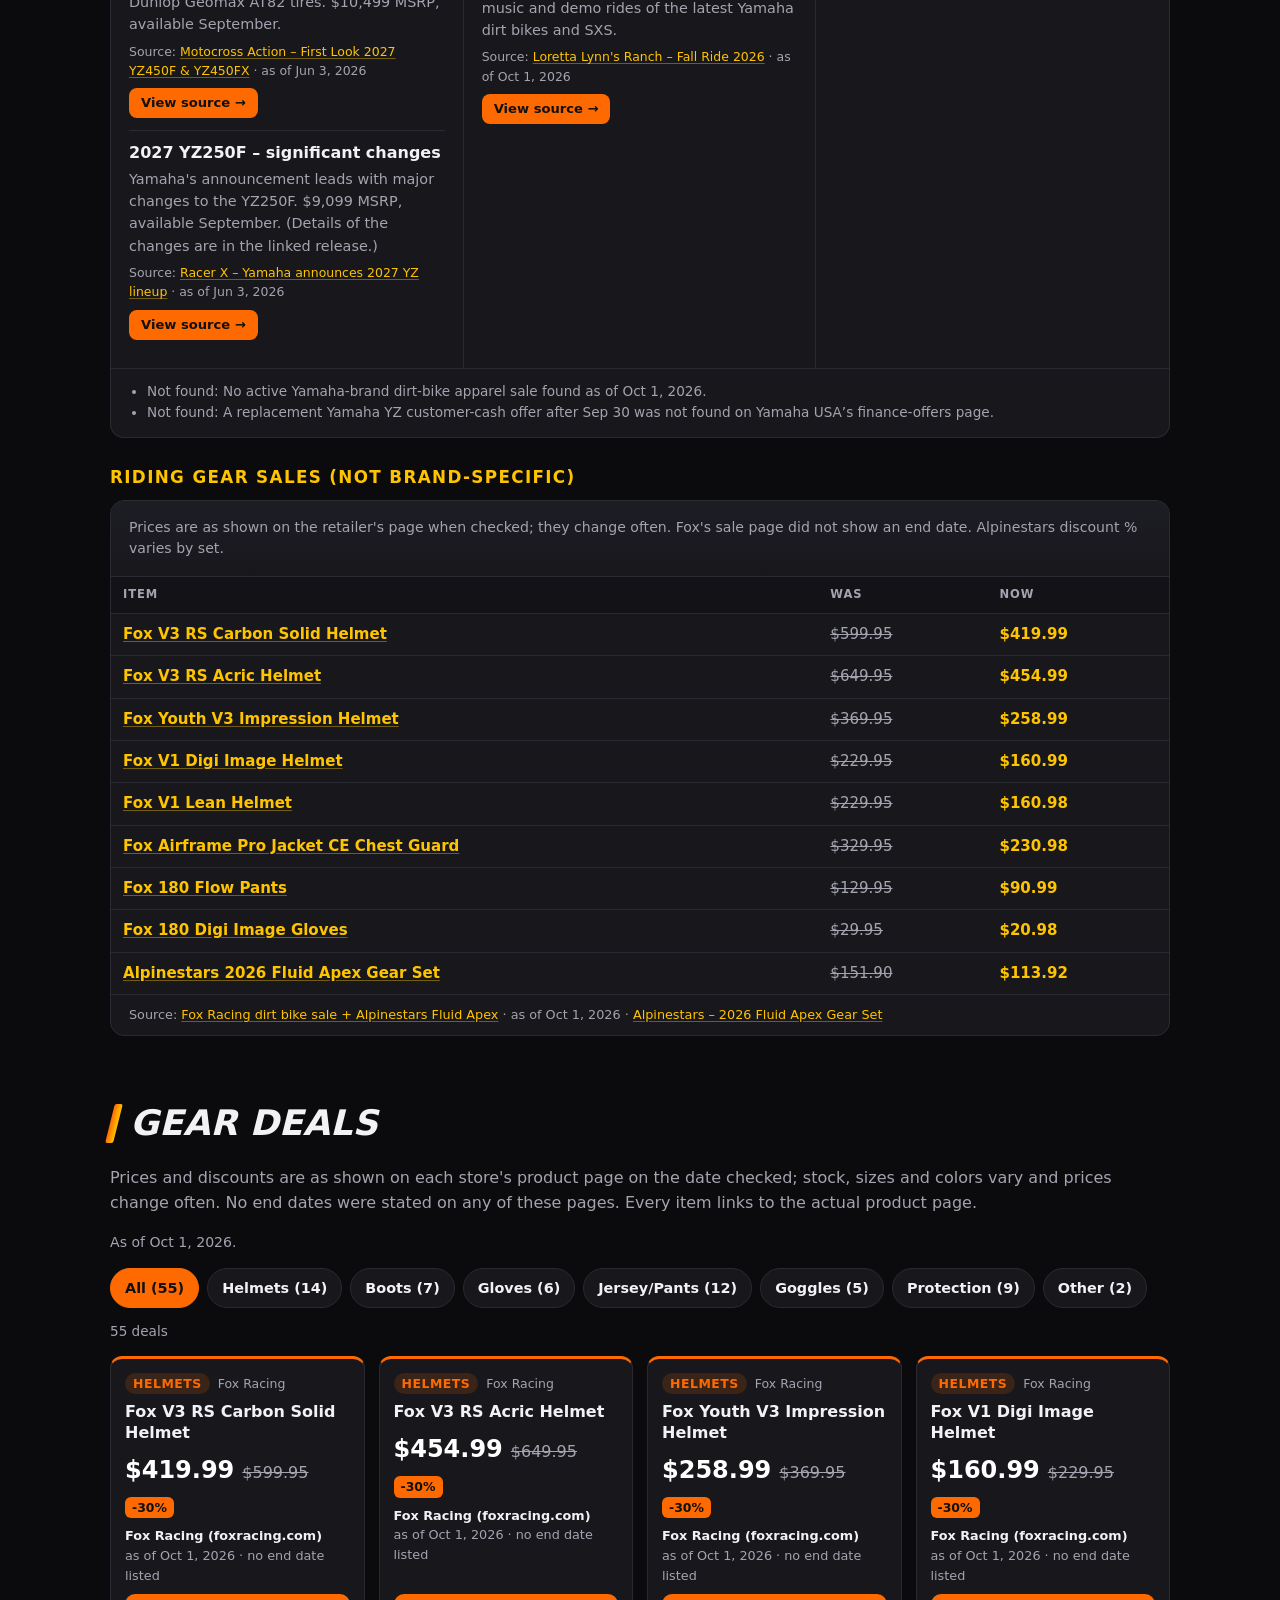
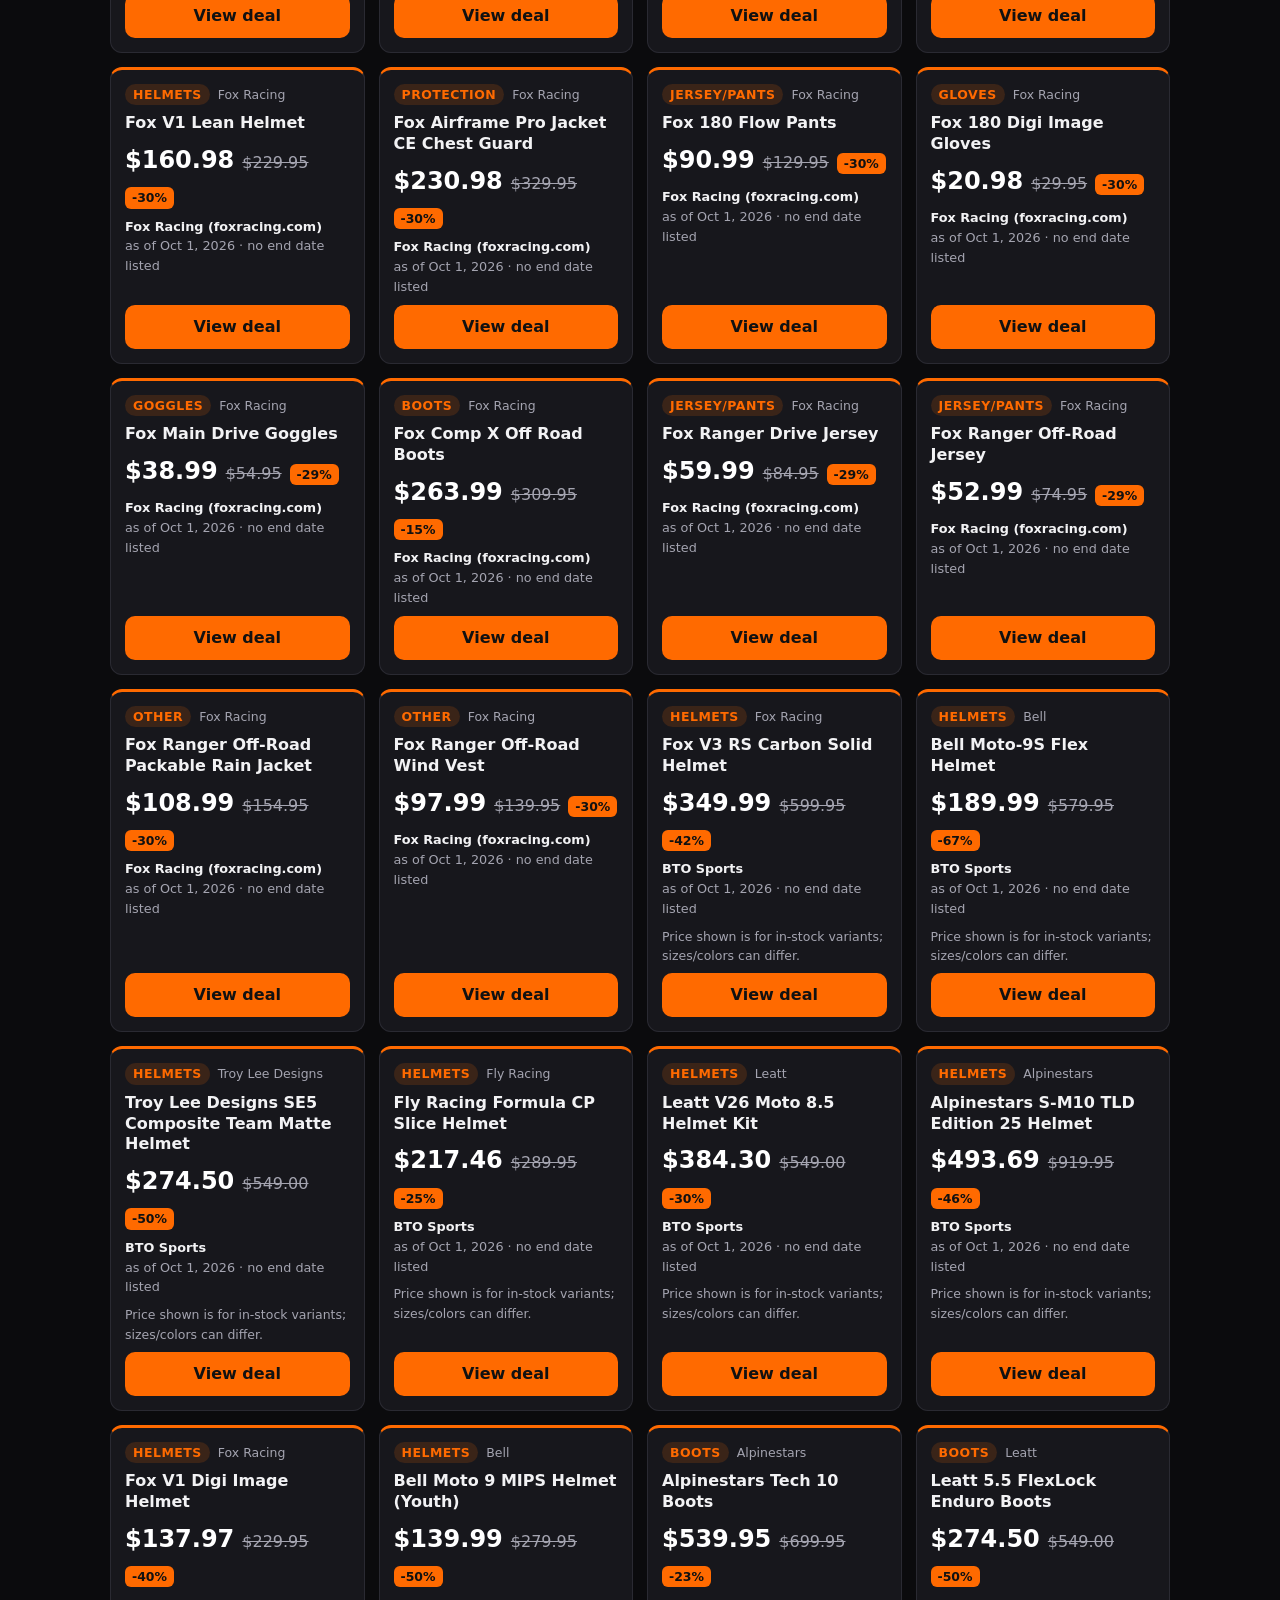
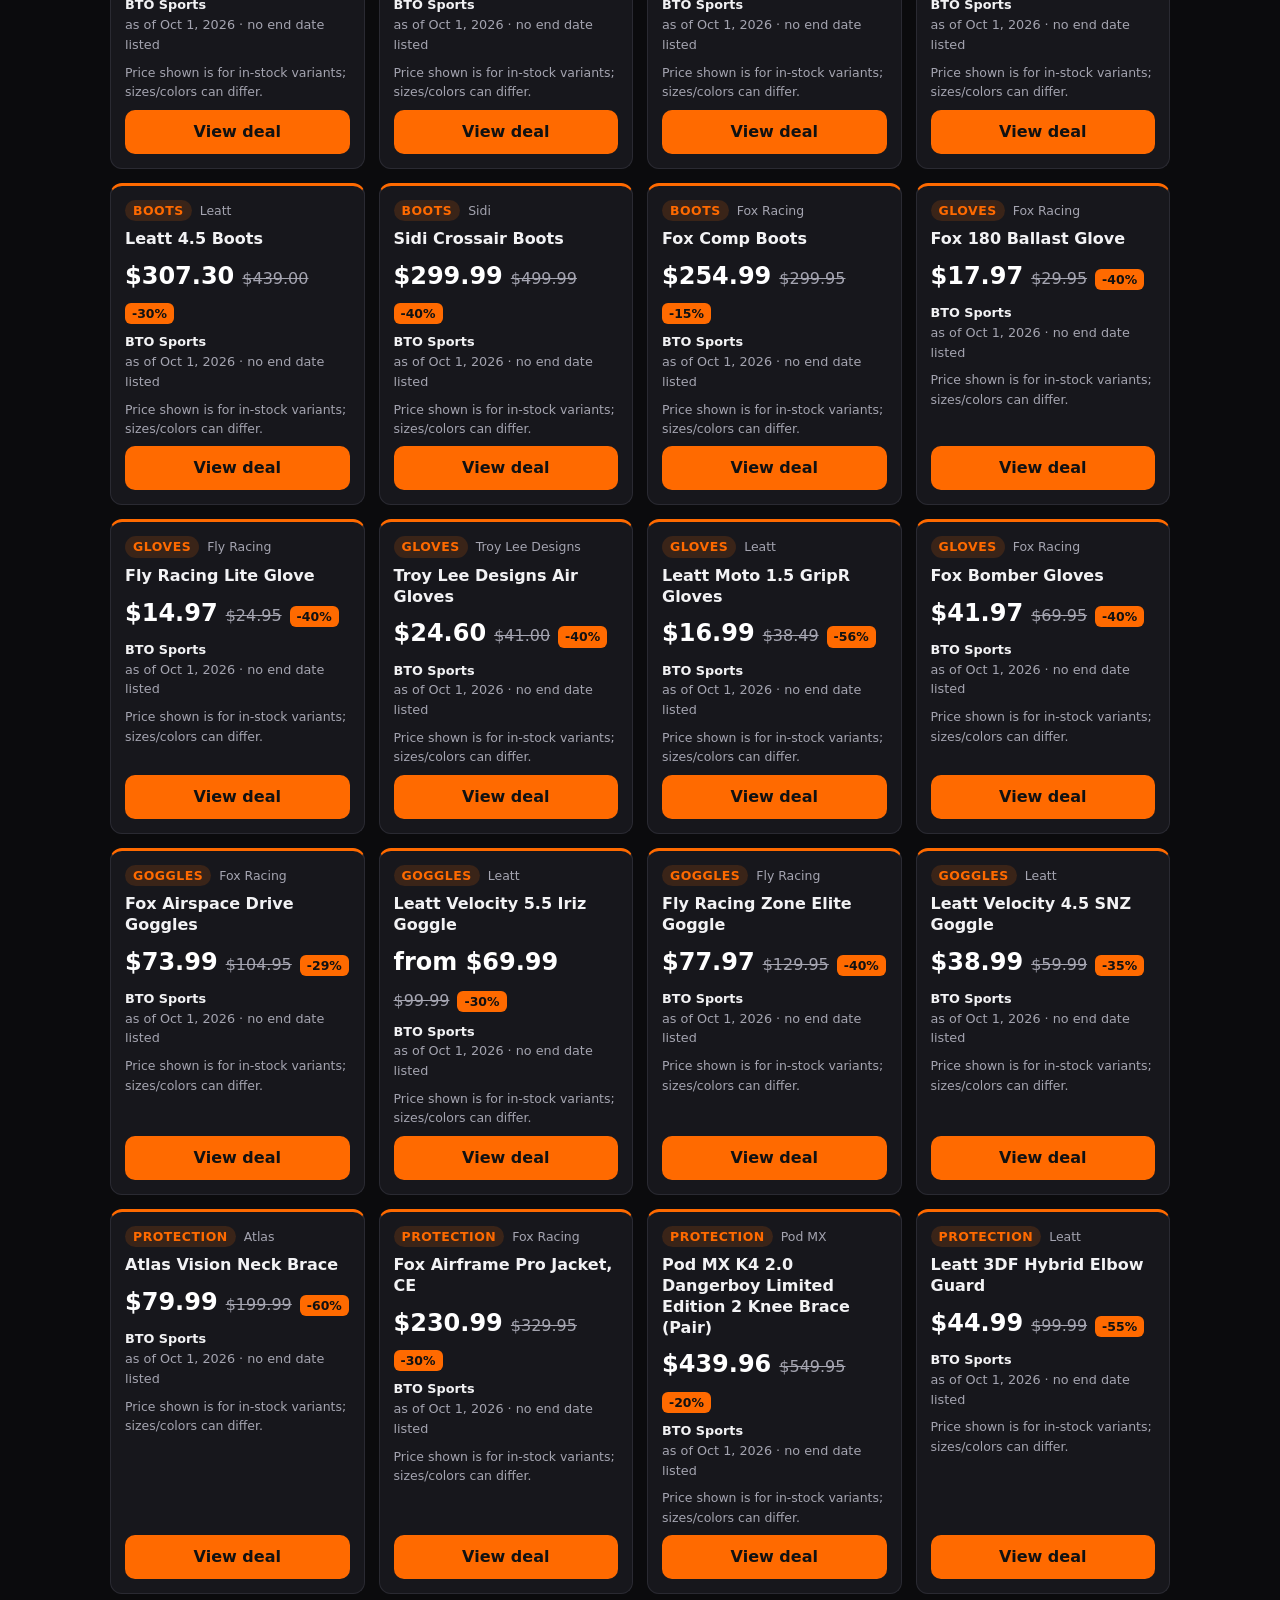
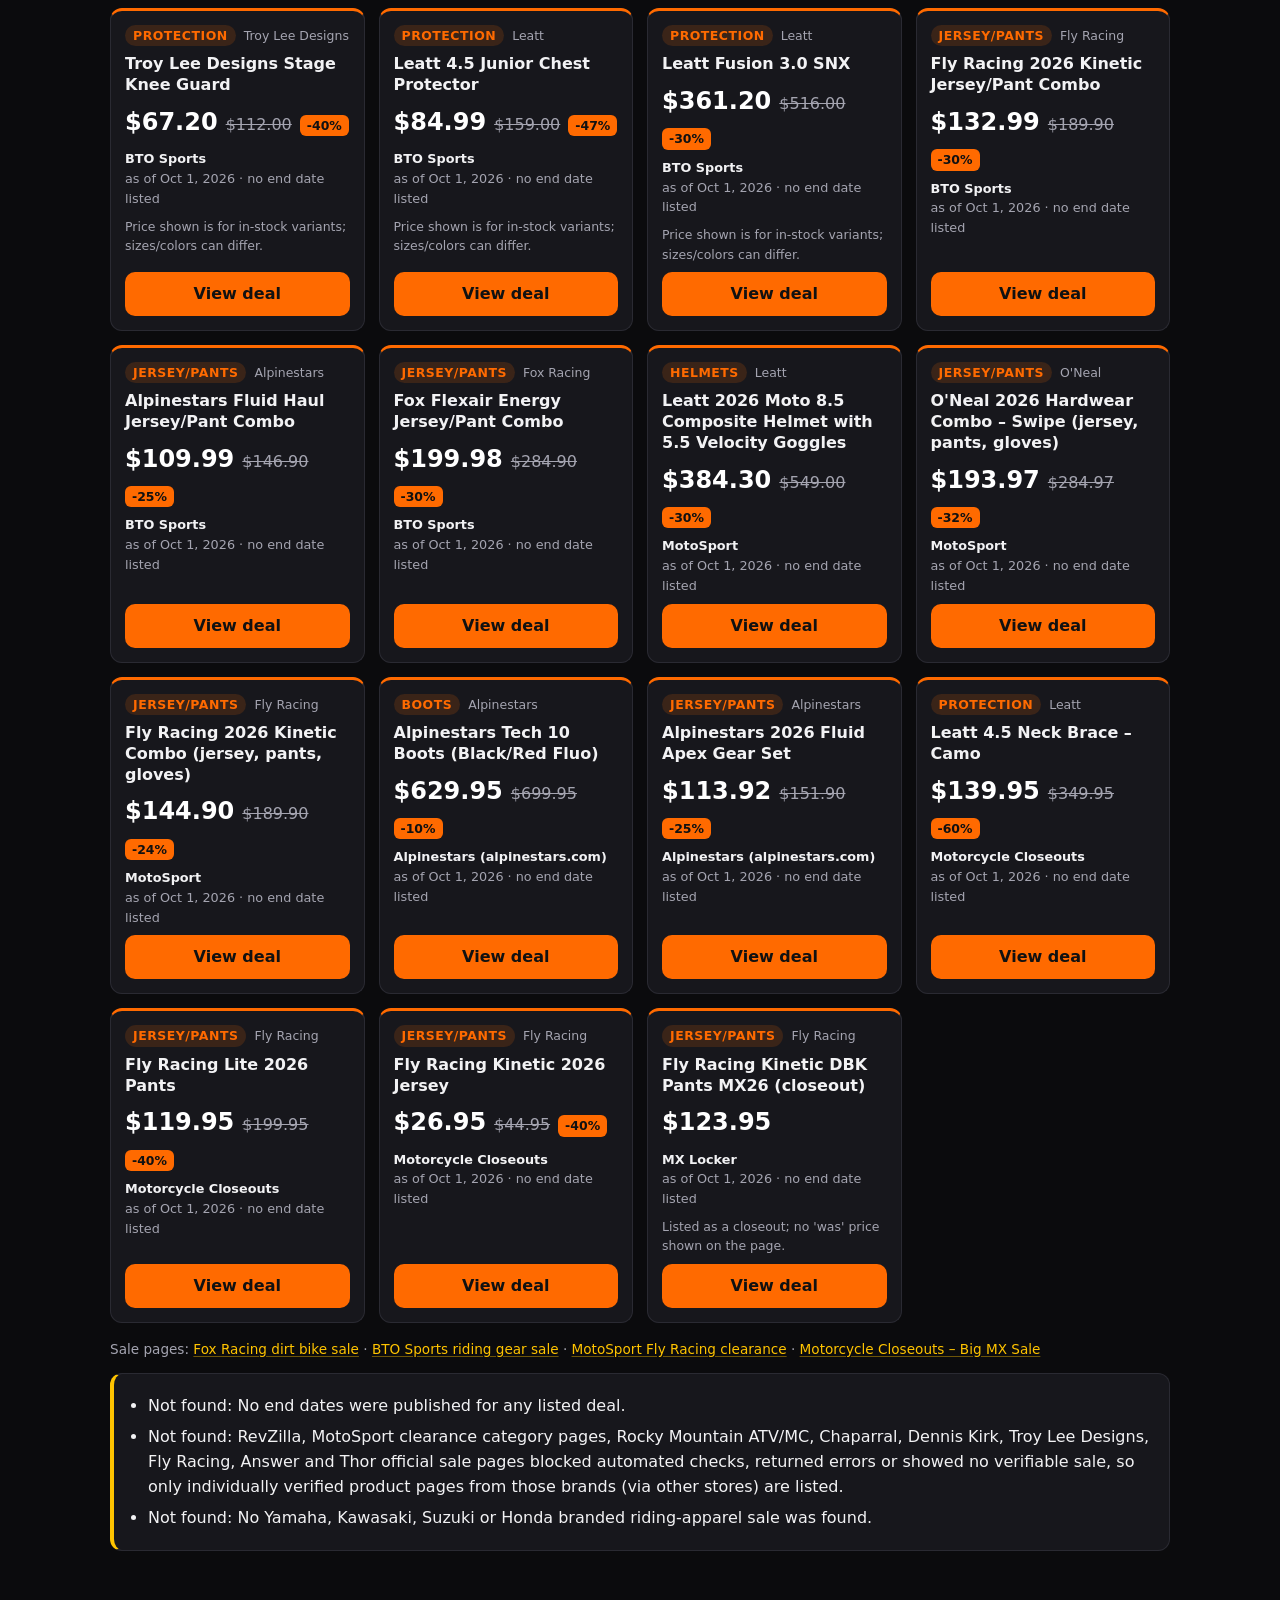
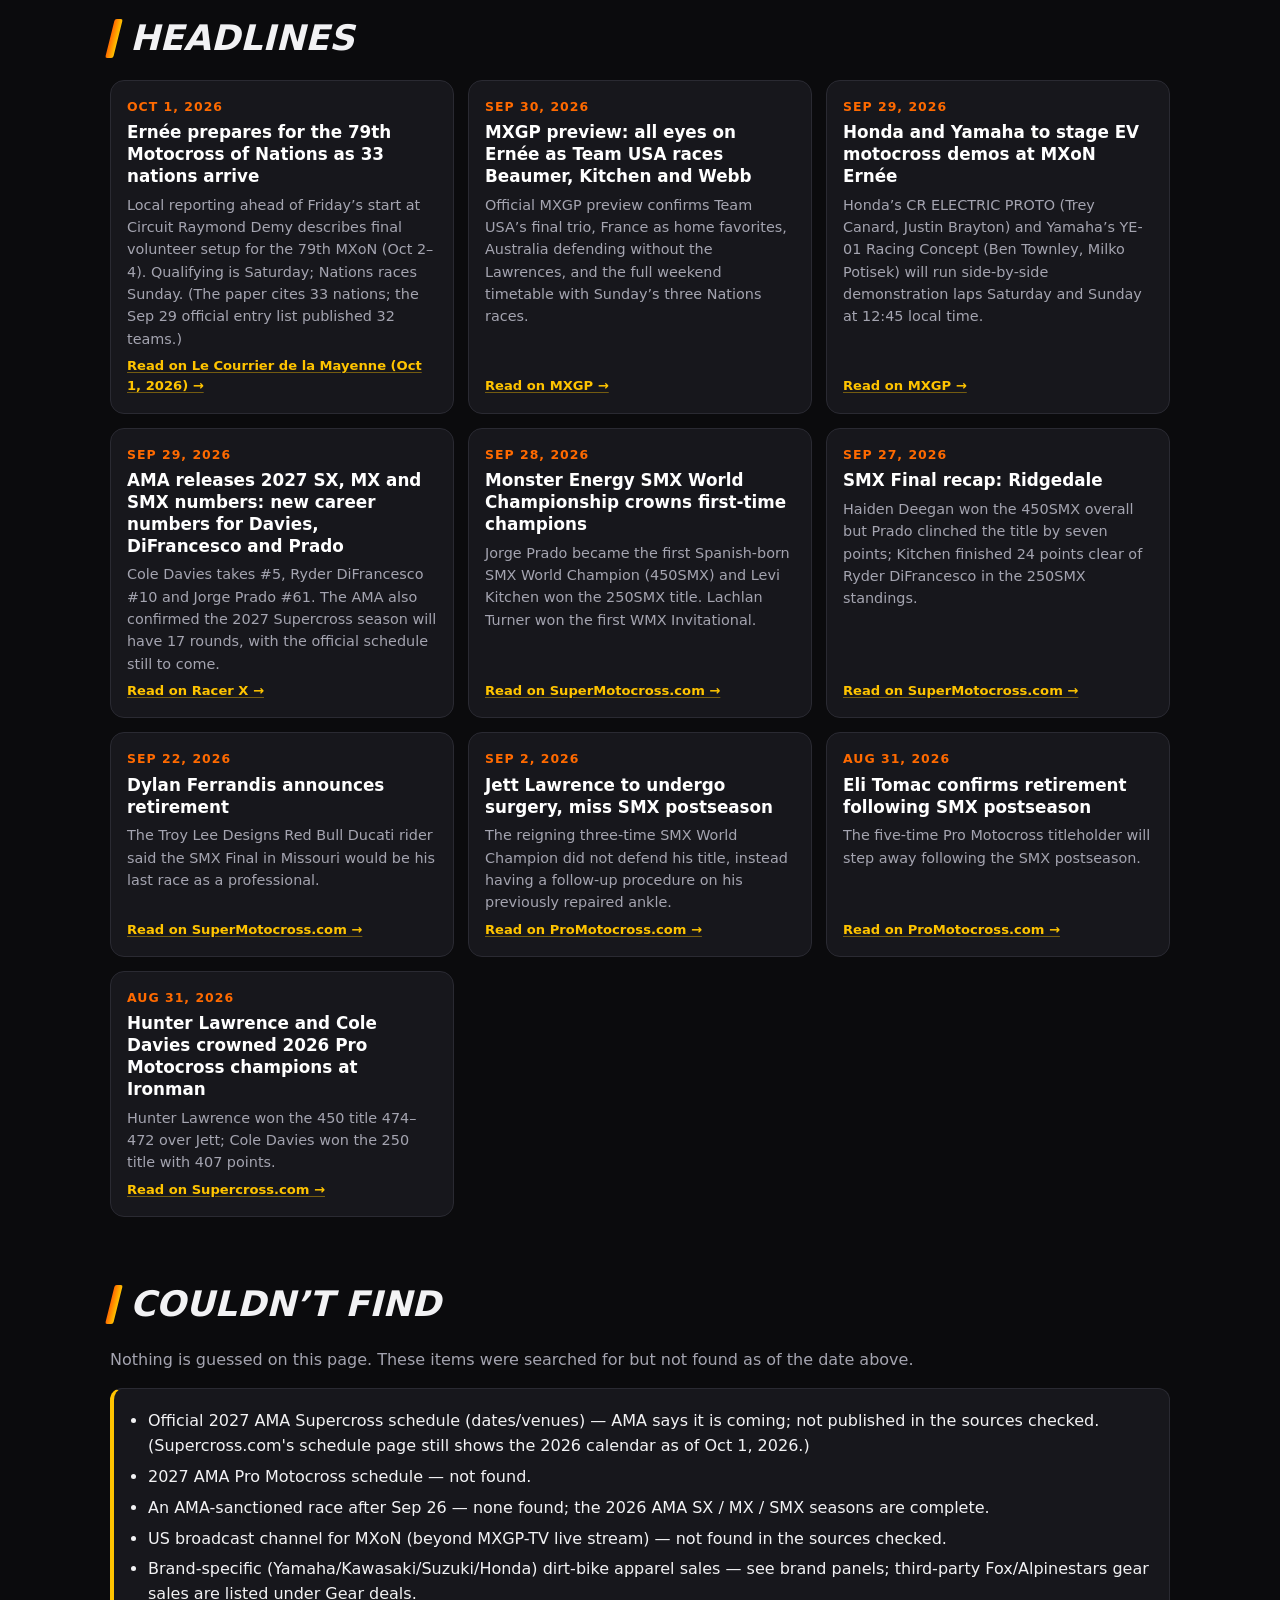
==== commit f569332e: "Add verified Gear Deals section with category filters and links; merge YZ250F owner app under Yamaha" ====
--- a/index.html
+++ b/index.html
@@ -18,6 +18,7 @@
       <a href="#results">Results</a>
       <a href="#standings">Standings</a>
       <a href="#brands">Brands</a>
+      <a href="#gear">Gear deals</a>
       <a href="#news">News</a>
       <a href="#sources">Sources</a>
     </nav>
@@ -74,6 +75,17 @@
     <div id="gear-deals"></div>
   </section>
 
+  <section id="gear" class="wrap section">
+    <h2><span class="bar"></span>Gear deals</h2>
+    <p class="muted" id="gear-note"></p>
+    <p class="asof" id="gear-asof"></p>
+    <div class="gear-filters" role="group" aria-label="Filter gear deals by category" id="gear-filters"></div>
+    <p class="muted small" id="gear-count" aria-live="polite"></p>
+    <div class="gear-grid" id="gear-grid"></div>
+    <p class="muted small" id="gear-sources"></p>
+    <ul class="notfound" id="gear-notfound"></ul>
+  </section>
+
   <section id="news" class="wrap section">
     <h2><span class="bar"></span>Headlines</h2>
     <div id="news-list" class="news"></div>
--- a/styles.css
+++ b/styles.css
@@ -153,3 +153,30 @@
 @media (max-width:640px){.banner{height:110px}.btab{flex:1 1 40%;padding:10px}}
 
 .hero-graphic{display:block;width:min(100%,720px);height:auto;margin:0 0 18px;border-radius:14px;border:1px solid var(--line);box-shadow:0 12px 40px rgba(0,0,0,.35)}
+
+/* ---- Gear deals ---- */
+.gear-filters{display:flex;flex-wrap:wrap;gap:8px;margin:14px 0 8px}
+.gf{background:var(--card);color:var(--text);border:1px solid var(--line);border-radius:99px;padding:8px 14px;font:600 .9rem system-ui,sans-serif;cursor:pointer;min-height:40px}
+.gf:hover{border-color:var(--orange)}
+.gf[aria-pressed="true"]{background:var(--orange);border-color:var(--orange);color:#111;font-weight:800}
+.gear-grid{display:grid;grid-template-columns:repeat(auto-fill,minmax(250px,1fr));gap:14px;margin:10px 0 16px}
+.gcard{background:var(--card);border:1px solid var(--line);border-top:3px solid var(--orange);border-radius:12px;padding:14px;display:flex;flex-direction:column;gap:8px}
+.gcard h4{margin:0;font-size:1rem;line-height:1.3}
+.g-meta{display:flex;gap:8px;align-items:center;font-size:.78rem;color:var(--muted)}
+.g-cat{background:rgba(255,106,0,.15);color:var(--orange);font-weight:800;padding:1px 8px;border-radius:99px;text-transform:uppercase;letter-spacing:.04em}
+.g-price{display:flex;flex-wrap:wrap;align-items:baseline;gap:8px}
+.g-now{font-size:1.5rem;font-weight:900;color:#fff}
+.g-was{color:var(--muted);text-decoration:line-through}
+.g-off{background:var(--orange);color:#111;font-weight:800;font-size:.78rem;padding:1px 7px;border-radius:6px}
+.g-foot{display:flex;flex-direction:column;font-size:.8rem;color:var(--muted)}
+.g-store{color:var(--text);font-weight:700}
+.g-note{margin:0;font-size:.78rem;color:var(--muted)}
+.btn{display:inline-block;margin-top:auto;text-align:center;background:var(--orange);color:#111;font-weight:800;text-decoration:none;padding:10px 16px;border-radius:10px;min-height:44px;line-height:1.5}
+.btn:hover,.btn:focus{background:var(--yellow);color:#111}
+.btn-sm{margin-top:8px;padding:5px 12px;min-height:0;font-size:.82rem;border-radius:8px}
+.appcard{margin:0 0 16px;padding:16px;border:1px solid var(--orange);border-radius:12px;background:linear-gradient(135deg,rgba(255,106,0,.18),rgba(255,196,0,.06));display:flex;flex-direction:column;gap:6px;align-items:flex-start}
+.appcard-t{display:flex;align-items:center;gap:10px;flex-wrap:wrap}
+.appcard h4{margin:0;font-size:1.25rem}
+.appcard p{margin:0;color:var(--text);max-width:70ch}
+.appcard .tag{background:var(--orange);color:#111;font-weight:800}
+@media(max-width:560px){.gear-grid{grid-template-columns:1fr}.btn{display:block;width:100%}.appcard .btn{display:block;width:100%}}
